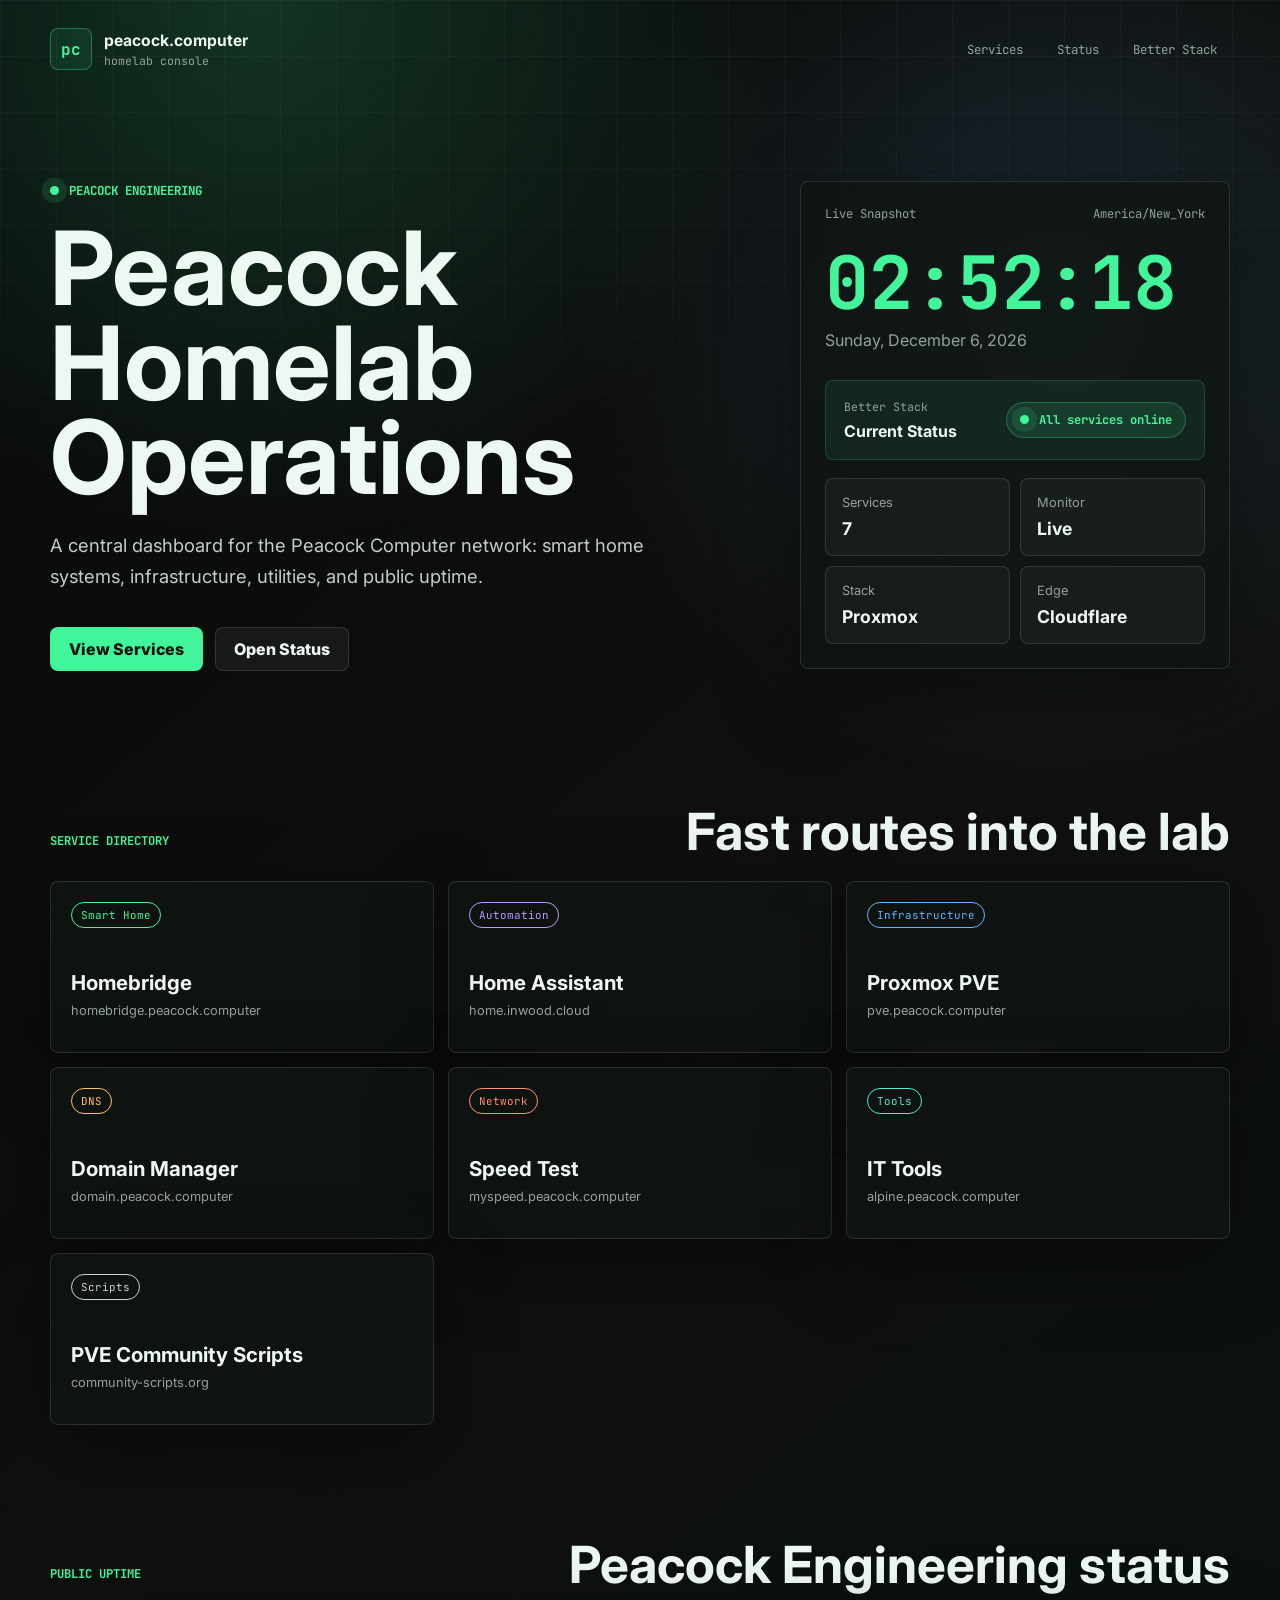
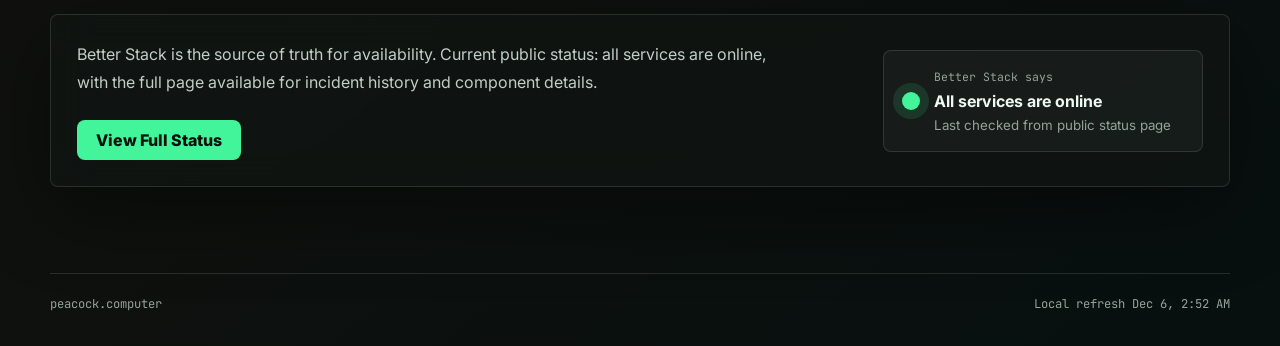
==== index.html @ f541caea "Create homelab landing page" ====
<!doctype html>
<html lang="en">
  <head>
    <meta charset="utf-8">
    <meta name="viewport" content="width=device-width, initial-scale=1">
    <meta name="description" content="Peacock Computer homelab landing page with live time and Better Stack status.">
    <title>Peacock Computer Homelab</title>
    <link rel="preconnect" href="https://fonts.googleapis.com">
    <link rel="preconnect" href="https://fonts.gstatic.com" crossorigin>
    <link href="https://fonts.googleapis.com/css2?family=Inter:wght@400;500;600;700;800&family=JetBrains+Mono:wght@400;600;700&display=swap" rel="stylesheet">
    <link rel="stylesheet" href="./styles.css">
  </head>
  <body>
    <div class="shell">
      <header class="site-header" aria-label="Primary">
        <a class="brand" href="https://peacock.computer" aria-label="Open peacock.computer">
          <span class="brand-mark">pc</span>
          <span>
            <strong>peacock.computer</strong>
            <small>homelab console</small>
          </span>
        </a>
        <nav class="nav-links" aria-label="Quick links">
          <a href="#services">Services</a>
          <a href="#status">Status</a>
          <a href="https://peacockengr.betteruptime.com/" target="_blank" rel="noreferrer">Better Stack</a>
        </nav>
      </header>

      <main>
        <section class="hero" aria-labelledby="hero-title">
          <div class="hero-copy">
            <div class="eyebrow">
              <span class="pulse"></span>
              Peacock Engineering
            </div>
            <h1 id="hero-title">Peacock Homelab Operations</h1>
            <p>
              A central dashboard for the Peacock Computer network: smart home
              systems, infrastructure, utilities, and public uptime.
            </p>
            <div class="actions">
              <a class="button primary" href="#services">View Services</a>
              <a class="button secondary" href="https://peacockengr.betteruptime.com/" target="_blank" rel="noreferrer">Open Status</a>
            </div>
          </div>

          <aside class="console-panel" aria-label="Live homelab summary">
            <div class="panel-topline">
              <span>Live Snapshot</span>
              <span id="tz-label">America/New_York</span>
            </div>
            <div class="clock" id="clock">--:--:--</div>
            <div class="date" id="date">Loading local date</div>
            <div class="status-card">
              <div>
                <span class="label">Better Stack</span>
                <strong>Current Status</strong>
              </div>
              <a class="status-pill" href="https://peacockengr.betteruptime.com/" target="_blank" rel="noreferrer">
                <span class="pulse"></span>
                All services online
              </a>
            </div>
            <div class="metric-grid" aria-label="Homelab metrics">
              <div>
                <span>Services</span>
                <strong>7</strong>
              </div>
              <div>
                <span>Monitor</span>
                <strong>Live</strong>
              </div>
              <div>
                <span>Stack</span>
                <strong>Proxmox</strong>
              </div>
              <div>
                <span>Edge</span>
                <strong>Cloudflare</strong>
              </div>
            </div>
          </aside>
        </section>

        <section class="section" id="services" aria-labelledby="services-title">
          <div class="section-heading">
            <span class="kicker">Service Directory</span>
            <h2 id="services-title">Fast routes into the lab</h2>
          </div>
          <div class="service-grid">
            <a class="service-card green" href="https://homebridge.peacock.computer">
              <span class="service-type">Smart Home</span>
              <strong>Homebridge</strong>
              <small>homebridge.peacock.computer</small>
            </a>
            <a class="service-card violet" href="https://home.inwood.cloud">
              <span class="service-type">Automation</span>
              <strong>Home Assistant</strong>
              <small>home.inwood.cloud</small>
            </a>
            <a class="service-card blue" href="https://pve.peacock.computer">
              <span class="service-type">Infrastructure</span>
              <strong>Proxmox PVE</strong>
              <small>pve.peacock.computer</small>
            </a>
            <a class="service-card amber" href="https://domain.peacock.computer">
              <span class="service-type">DNS</span>
              <strong>Domain Manager</strong>
              <small>domain.peacock.computer</small>
            </a>
            <a class="service-card coral" href="https://myspeed.peacock.computer">
              <span class="service-type">Network</span>
              <strong>Speed Test</strong>
              <small>myspeed.peacock.computer</small>
            </a>
            <a class="service-card teal" href="https://alpine.peacock.computer">
              <span class="service-type">Tools</span>
              <strong>IT Tools</strong>
              <small>alpine.peacock.computer</small>
            </a>
            <a class="service-card slate" href="https://community-scripts.org/" target="_blank" rel="noreferrer">
              <span class="service-type">Scripts</span>
              <strong>PVE Community Scripts</strong>
              <small>community-scripts.org</small>
            </a>
          </div>
        </section>

        <section class="status-section" id="status" aria-labelledby="status-title">
          <div class="section-heading">
            <span class="kicker">Public Uptime</span>
            <h2 id="status-title">Peacock Engineering status</h2>
          </div>
          <div class="status-layout">
            <div class="status-copy">
              <p>
                Better Stack is the source of truth for availability. Current
                public status: all services are online, with the full page
                available for incident history and component details.
              </p>
              <a class="button primary compact" href="https://peacockengr.betteruptime.com/" target="_blank" rel="noreferrer">View Full Status</a>
            </div>
            <div class="status-embed">
              <span class="big-status-dot"></span>
              <div>
                <span class="label">Better Stack says</span>
                <strong>All services are online</strong>
                <small>Last checked from public status page</small>
              </div>
            </div>
          </div>
        </section>
      </main>

      <footer>
        <span>peacock.computer</span>
        <span id="footer-time">Updated locally</span>
      </footer>
    </div>

    <script src="./script.js"></script>
  </body>
</html>
---- styles.css ----
:root {
  color-scheme: dark;
  --bg: #070908;
  --panel: #101513;
  --panel-strong: #161d1a;
  --text: #eef8f2;
  --muted: #94a39a;
  --soft: #5d6c63;
  --line: rgba(238, 248, 242, 0.12);
  --green: #42f59b;
  --blue: #62b7ff;
  --amber: #ffc45b;
  --violet: #b89cff;
  --coral: #ff916f;
  --teal: #54e6d2;
  --shadow: 0 24px 80px rgba(0, 0, 0, 0.42);
}

* {
  box-sizing: border-box;
}

html {
  scroll-behavior: smooth;
}

body {
  margin: 0;
  min-height: 100vh;
  background:
    radial-gradient(circle at 20% 0%, rgba(66, 245, 155, 0.18), transparent 34rem),
    radial-gradient(circle at 82% 16%, rgba(98, 183, 255, 0.15), transparent 30rem),
    linear-gradient(140deg, #070908 0%, #10110e 54%, #07100f 100%);
  color: var(--text);
  font-family: Inter, system-ui, sans-serif;
  overflow-x: hidden;
}

body::before {
  content: "";
  position: fixed;
  inset: 0;
  pointer-events: none;
  background-image:
    linear-gradient(rgba(238, 248, 242, 0.045) 1px, transparent 1px),
    linear-gradient(90deg, rgba(238, 248, 242, 0.045) 1px, transparent 1px);
  background-size: 56px 56px;
  mask-image: linear-gradient(to bottom, rgba(0, 0, 0, 0.8), transparent 80%);
}

a {
  color: inherit;
}

.shell {
  width: min(1180px, calc(100% - 40px));
  margin: 0 auto;
}

.site-header {
  display: flex;
  align-items: center;
  justify-content: space-between;
  gap: 20px;
  padding: 28px 0;
}

.brand {
  display: inline-flex;
  align-items: center;
  gap: 12px;
  text-decoration: none;
}

.brand-mark {
  display: grid;
  width: 42px;
  height: 42px;
  place-items: center;
  border: 1px solid rgba(66, 245, 155, 0.35);
  border-radius: 8px;
  background: rgba(66, 245, 155, 0.08);
  color: var(--green);
  font-family: "JetBrains Mono", monospace;
  font-weight: 700;
}

.brand strong,
.brand small {
  display: block;
}

.brand strong {
  font-size: 0.98rem;
}

.brand small,
.nav-links,
.eyebrow,
.kicker,
.label,
footer {
  font-family: "JetBrains Mono", monospace;
}

.brand small {
  color: var(--muted);
  font-size: 0.72rem;
  margin-top: 3px;
}

.nav-links {
  display: flex;
  gap: 8px;
  font-size: 0.78rem;
}

.nav-links a {
  border: 1px solid transparent;
  border-radius: 8px;
  color: var(--muted);
  padding: 9px 12px;
  text-decoration: none;
}

.nav-links a:hover {
  border-color: var(--line);
  background: rgba(255, 255, 255, 0.04);
  color: var(--text);
}

.hero {
  display: grid;
  grid-template-columns: minmax(0, 1fr) 430px;
  gap: 48px;
  align-items: center;
  min-height: 680px;
  padding: 54px 0 80px;
}

.eyebrow {
  display: inline-flex;
  align-items: center;
  gap: 10px;
  margin-bottom: 22px;
  color: var(--green);
  font-size: 0.78rem;
  font-weight: 700;
  text-transform: uppercase;
}

.pulse {
  width: 9px;
  height: 9px;
  border-radius: 50%;
  background: var(--green);
  box-shadow: 0 0 0 8px rgba(66, 245, 155, 0.12);
  animation: pulse 1.8s ease-in-out infinite;
}

@keyframes pulse {
  50% {
    opacity: 0.45;
    transform: scale(0.72);
  }
}

h1,
h2,
p {
  margin: 0;
}

h1 {
  max-width: 760px;
  font-size: clamp(3.2rem, 8vw, 6.8rem);
  line-height: 0.92;
  letter-spacing: 0;
}

.hero-copy p {
  max-width: 610px;
  margin-top: 26px;
  color: #c2cec7;
  font-size: 1.15rem;
  line-height: 1.7;
}

.hero-copy,
.console-panel,
.status-layout,
.status-copy {
  min-width: 0;
}

.actions {
  display: flex;
  flex-wrap: wrap;
  gap: 12px;
  margin-top: 34px;
}

.button {
  display: inline-flex;
  align-items: center;
  justify-content: center;
  min-height: 44px;
  border: 1px solid var(--line);
  border-radius: 8px;
  padding: 0 18px;
  font-weight: 800;
  text-decoration: none;
}

.button.primary {
  border-color: rgba(66, 245, 155, 0.3);
  background: var(--green);
  color: #07100b;
}

.button.secondary {
  background: rgba(255, 255, 255, 0.05);
}

.button.compact {
  min-height: 40px;
  margin-top: 24px;
}

.console-panel,
.status-layout,
.service-card {
  border: 1px solid var(--line);
  border-radius: 8px;
  background: rgba(16, 21, 19, 0.78);
  box-shadow: var(--shadow);
  backdrop-filter: blur(18px);
}

.console-panel {
  overflow: hidden;
  padding: 24px;
}

.panel-topline {
  display: flex;
  justify-content: space-between;
  gap: 18px;
  color: var(--muted);
  font-family: "JetBrains Mono", monospace;
  font-size: 0.76rem;
}

.clock {
  margin-top: 24px;
  color: var(--green);
  font-family: "JetBrains Mono", monospace;
  font-size: clamp(2.8rem, 6vw, 4.6rem);
  font-weight: 700;
  line-height: 1;
}

.date {
  margin-top: 10px;
  color: var(--muted);
  font-size: 1rem;
}

.status-card {
  display: flex;
  align-items: center;
  justify-content: space-between;
  gap: 18px;
  margin-top: 30px;
  padding: 18px;
  border: 1px solid rgba(66, 245, 155, 0.18);
  border-radius: 8px;
  background: rgba(66, 245, 155, 0.07);
}

.label {
  display: block;
  color: var(--muted);
  font-size: 0.72rem;
  margin-bottom: 7px;
}

.metric-grid {
  display: grid;
  grid-template-columns: repeat(2, 1fr);
  gap: 10px;
  margin-top: 18px;
}

.metric-grid div {
  padding: 16px;
  border: 1px solid var(--line);
  border-radius: 8px;
  background: rgba(255, 255, 255, 0.035);
}

.metric-grid span,
.service-card small {
  display: block;
  color: var(--muted);
  font-size: 0.8rem;
}

.metric-grid strong {
  display: block;
  margin-top: 8px;
  font-size: 1.1rem;
}

.section,
.status-section {
  padding: 28px 0 86px;
}

.section-heading {
  display: flex;
  align-items: end;
  justify-content: space-between;
  gap: 24px;
  margin-bottom: 24px;
}

.kicker {
  display: block;
  margin-bottom: 8px;
  color: var(--green);
  font-size: 0.76rem;
  font-weight: 700;
  text-transform: uppercase;
}

h2 {
  font-size: clamp(2rem, 4vw, 3.8rem);
  line-height: 1;
  letter-spacing: 0;
}

.service-grid {
  display: grid;
  grid-template-columns: repeat(3, 1fr);
  gap: 14px;
}

.service-card {
  min-height: 172px;
  padding: 20px;
  text-decoration: none;
  transition: transform 160ms ease, border-color 160ms ease, background 160ms ease;
}

.service-card:hover {
  transform: translateY(-3px);
  border-color: rgba(238, 248, 242, 0.28);
  background: rgba(22, 29, 26, 0.96);
}

.service-type {
  display: inline-flex;
  margin-bottom: 42px;
  border: 1px solid currentColor;
  border-radius: 999px;
  padding: 5px 9px;
  font-family: "JetBrains Mono", monospace;
  font-size: 0.68rem;
}

.service-card strong {
  display: block;
  margin-bottom: 8px;
  font-size: 1.28rem;
}

.green .service-type { color: var(--green); }
.violet .service-type { color: var(--violet); }
.blue .service-type { color: var(--blue); }
.amber .service-type { color: var(--amber); }
.coral .service-type { color: var(--coral); }
.teal .service-type { color: var(--teal); }
.slate .service-type { color: #c9d4cd; }

.status-pill {
  display: inline-flex;
  align-items: center;
  gap: 10px;
  min-height: 36px;
  border: 1px solid rgba(66, 245, 155, 0.28);
  border-radius: 999px;
  background: rgba(66, 245, 155, 0.1);
  color: var(--green);
  font-family: "JetBrains Mono", monospace;
  font-size: 0.76rem;
  font-weight: 700;
  padding: 0 13px;
  text-decoration: none;
  white-space: nowrap;
}

.status-layout {
  display: grid;
  grid-template-columns: minmax(0, 1fr) 320px;
  gap: 26px;
  align-items: center;
  padding: 26px;
}

.status-copy p {
  max-width: 720px;
  color: #c2cec7;
  line-height: 1.7;
}

.status-embed {
  display: flex;
  align-items: center;
  gap: 14px;
  min-height: 96px;
  border: 1px solid var(--line);
  border-radius: 8px;
  background: rgba(255, 255, 255, 0.04);
  padding: 18px;
}

.status-embed strong,
.status-embed small {
  display: block;
}

.status-embed small {
  margin-top: 6px;
  color: var(--muted);
}

.big-status-dot {
  width: 18px;
  height: 18px;
  border-radius: 50%;
  background: var(--green);
  box-shadow: 0 0 0 9px rgba(66, 245, 155, 0.12);
  flex: 0 0 auto;
}

footer {
  display: flex;
  justify-content: space-between;
  gap: 18px;
  border-top: 1px solid var(--line);
  padding: 22px 0 34px;
  color: var(--muted);
  font-size: 0.76rem;
}

@media (max-width: 920px) {
  .hero,
  .status-layout {
    grid-template-columns: 1fr;
  }

  .hero {
    min-height: auto;
    padding-top: 34px;
  }

  .service-grid {
    grid-template-columns: repeat(2, 1fr);
  }
}

@media (max-width: 640px) {
  .shell {
    width: calc(100vw - 28px);
    max-width: 1180px;
  }

  .site-header,
  .section-heading,
  footer {
    align-items: flex-start;
    flex-direction: column;
  }

  .nav-links {
    width: 100%;
    overflow-x: auto;
    padding-bottom: 4px;
  }

  h1 {
    max-width: 10ch;
    font-size: clamp(2.25rem, 10vw, 2.75rem);
    line-height: 1.02;
  }

  .hero-copy p {
    max-width: 34ch;
    font-size: 1rem;
  }

  .console-panel,
  .status-layout {
    width: 100%;
  }

  .status-card {
    align-items: flex-start;
    flex-direction: column;
  }

  .panel-topline {
    flex-wrap: wrap;
  }

  .status-pill {
    white-space: normal;
  }

  .service-grid,
  .metric-grid {
    grid-template-columns: 1fr;
  }
}
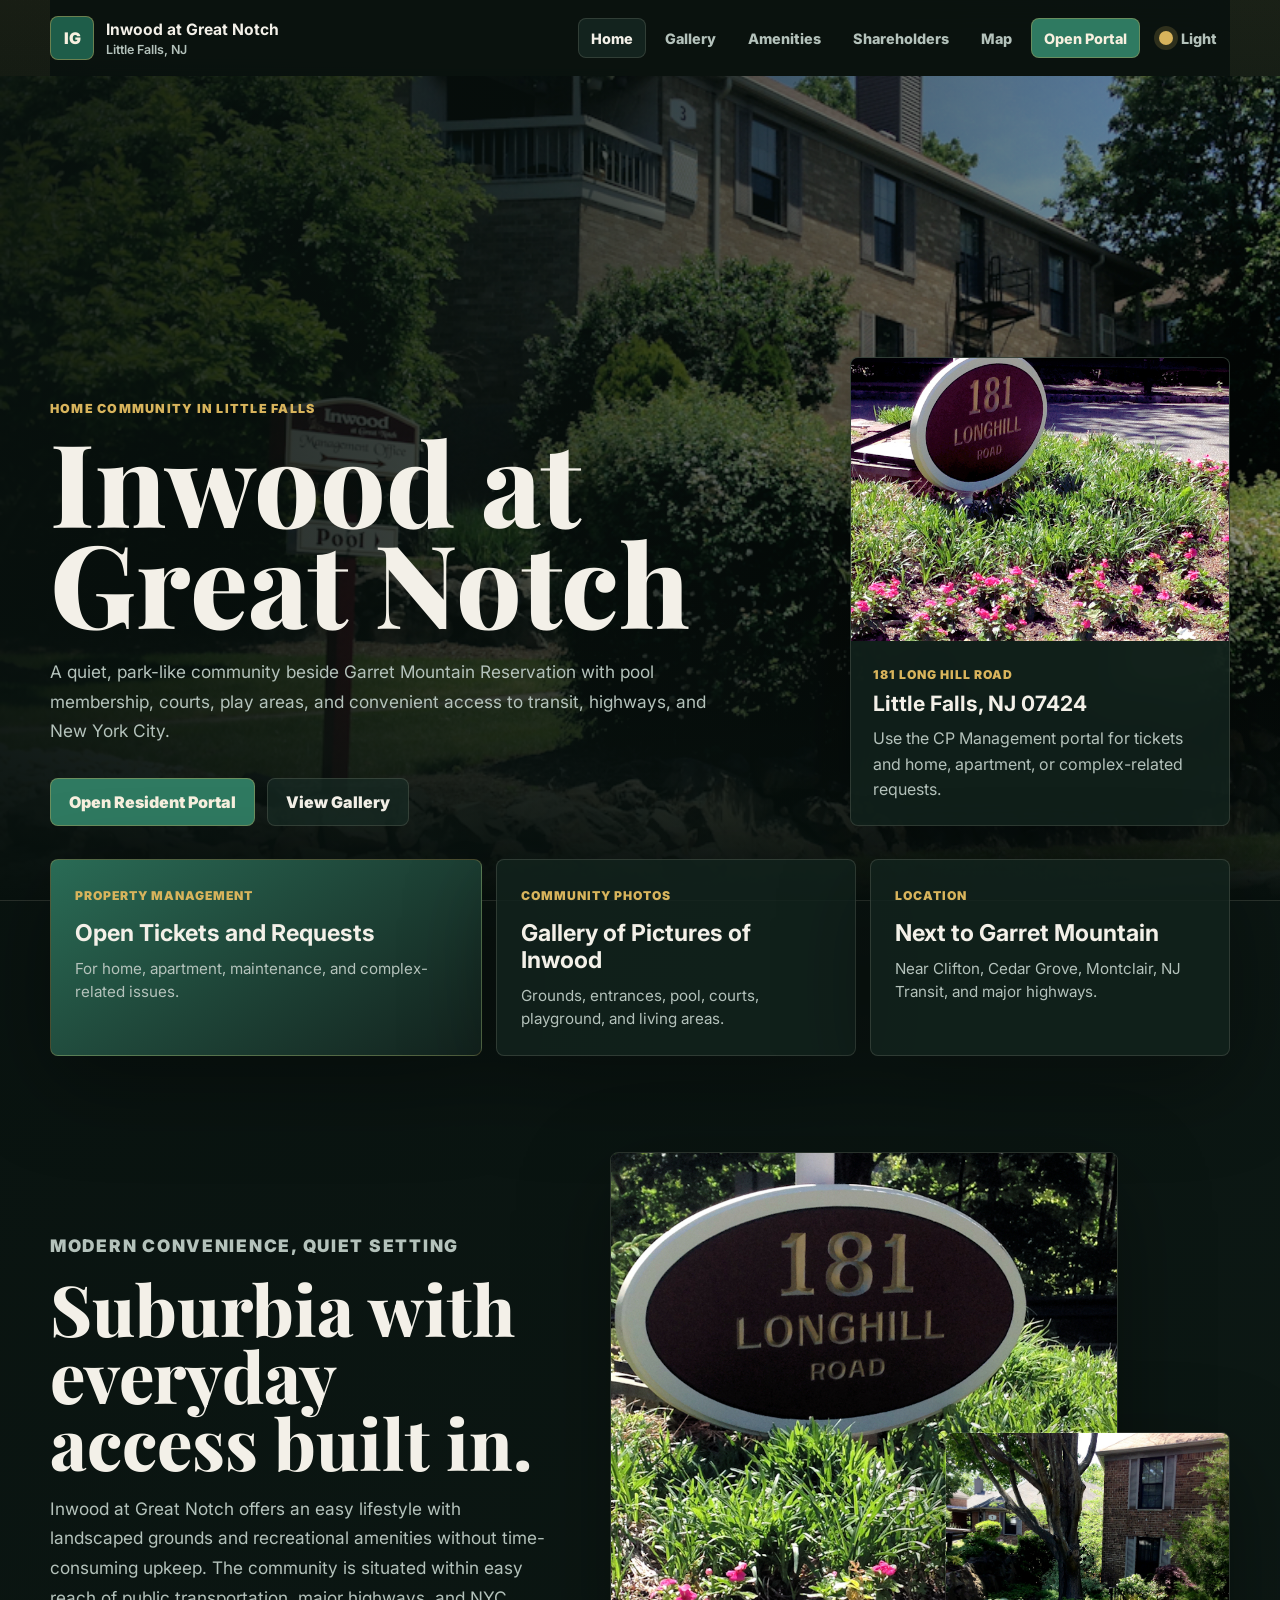
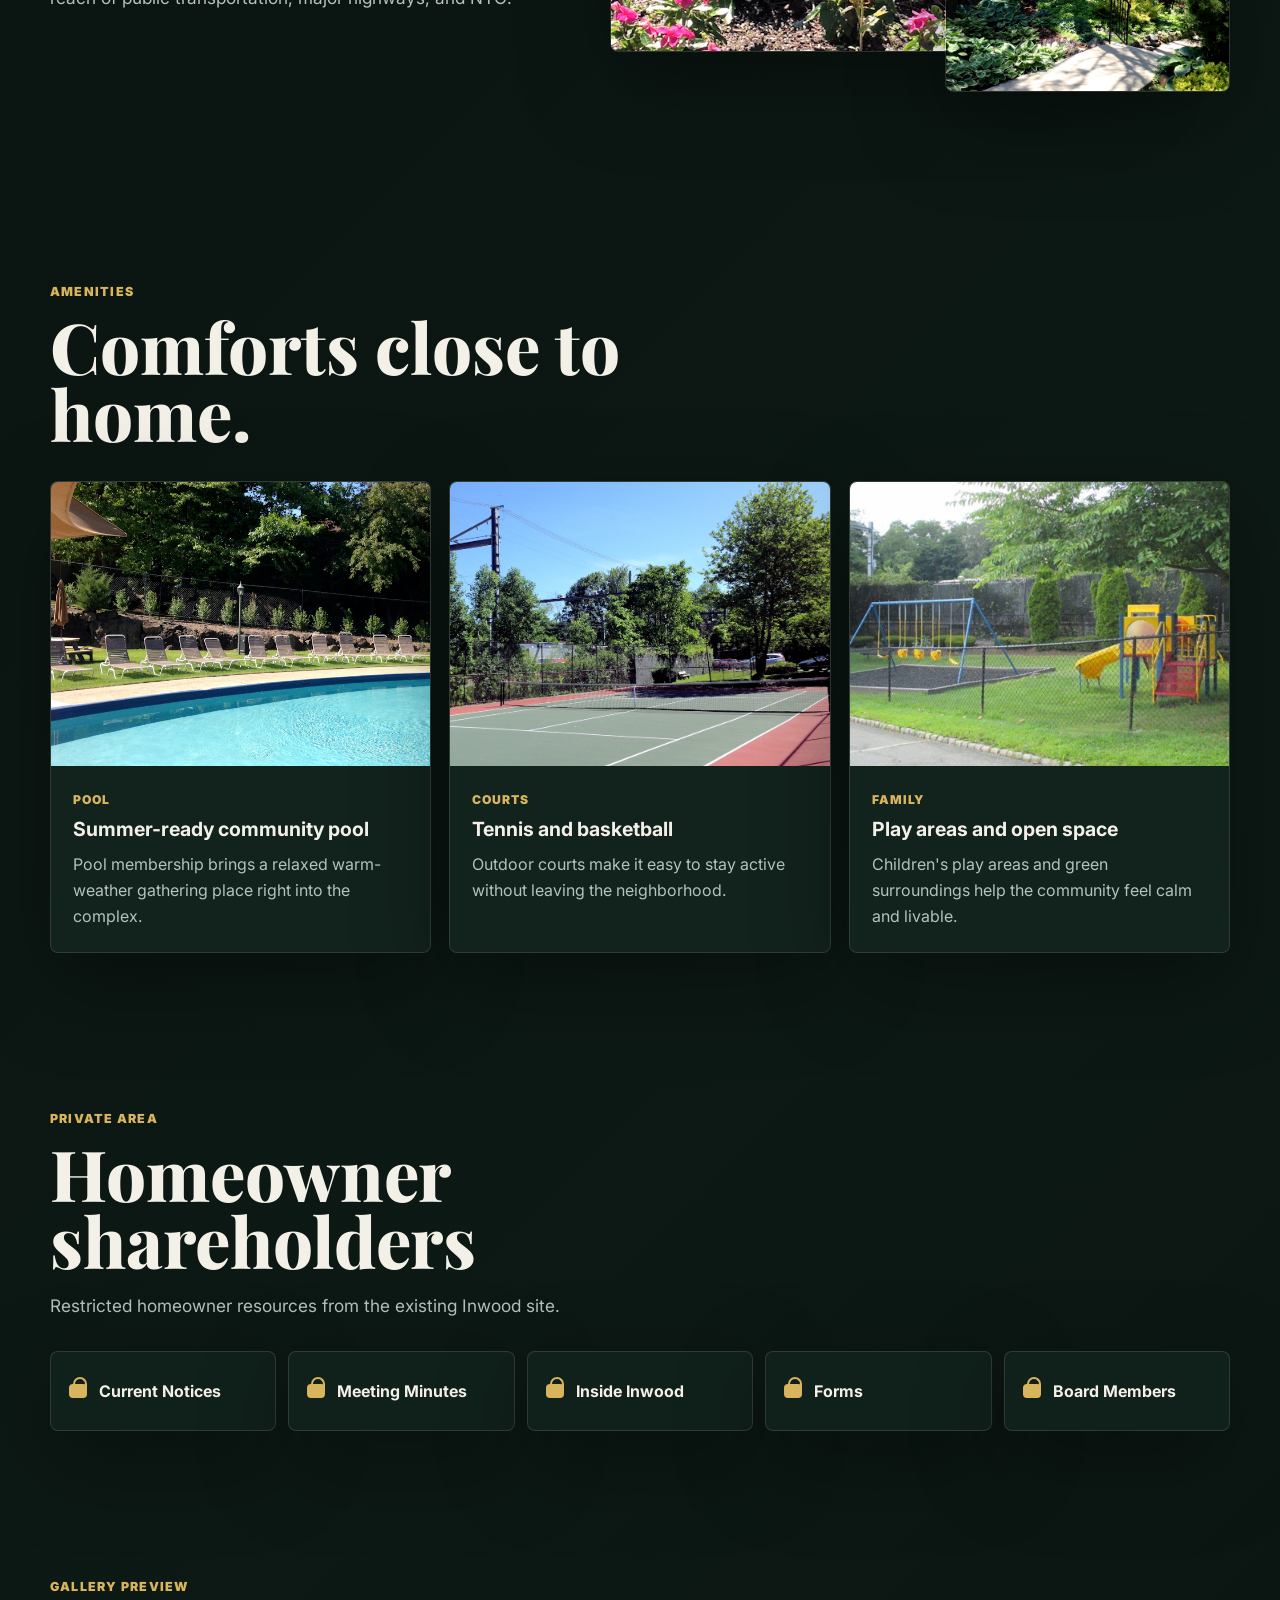
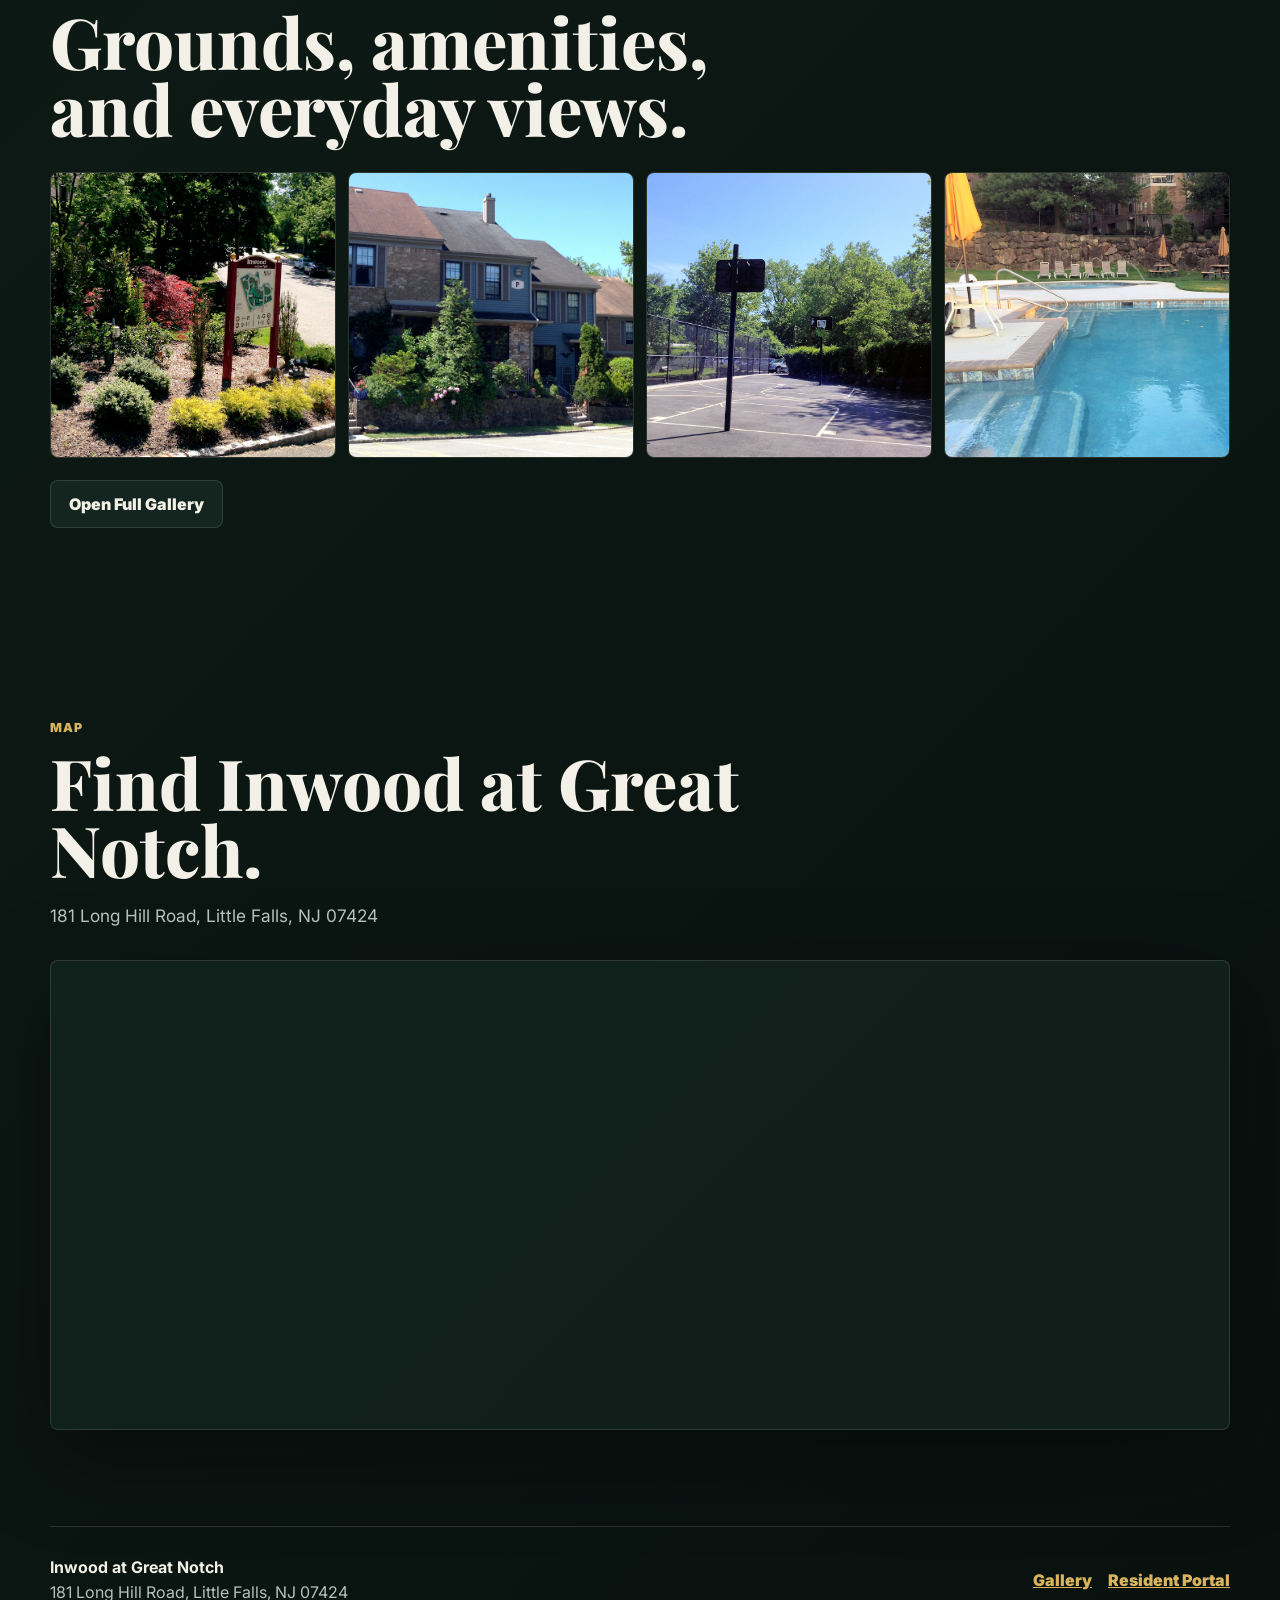
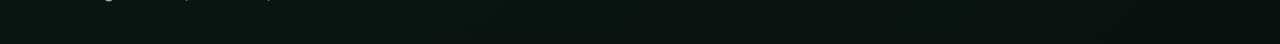
==== commit 7fb6be6a: "Modernize Inwood at Great Notch site" ====
--- a/index.html
+++ b/index.html
@@ -3,161 +3,211 @@
   <head>
     <meta charset="utf-8">
     <meta name="viewport" content="width=device-width, initial-scale=1">
-    <meta name="description" content="Peacock Computer homelab landing page with live time and Better Stack status.">
-    <title>Peacock Computer Homelab</title>
+    <meta name="description" content="Inwood at Great Notch, a home community in Little Falls, New Jersey.">
+    <title>Inwood at Great Notch | Little Falls, NJ</title>
     <link rel="preconnect" href="https://fonts.googleapis.com">
     <link rel="preconnect" href="https://fonts.gstatic.com" crossorigin>
-    <link href="https://fonts.googleapis.com/css2?family=Inter:wght@400;500;600;700;800&family=JetBrains+Mono:wght@400;600;700&display=swap" rel="stylesheet">
+    <link href="https://fonts.googleapis.com/css2?family=Inter:wght@400;500;600;700;800;900&family=Playfair+Display:wght@700;800&display=swap" rel="stylesheet">
     <link rel="stylesheet" href="./styles.css">
   </head>
   <body>
-    <div class="shell">
-      <header class="site-header" aria-label="Primary">
-        <a class="brand" href="https://peacock.computer" aria-label="Open peacock.computer">
-          <span class="brand-mark">pc</span>
-          <span>
-            <strong>peacock.computer</strong>
-            <small>homelab console</small>
-          </span>
+    <header class="site-header">
+      <a class="brand" href="./index.html" aria-label="Inwood at Great Notch home">
+        <span class="brand-mark">IG</span>
+        <span class="brand-copy">
+          <strong>Inwood at Great Notch</strong>
+          <small>Little Falls, NJ</small>
+        </span>
+      </a>
+
+      <button class="menu-toggle" type="button" aria-label="Open navigation" aria-expanded="false" data-menu-toggle>
+        <span></span>
+        <span></span>
+      </button>
+
+      <nav class="nav-links" aria-label="Primary navigation" data-nav>
+        <a href="./index.html" aria-current="page">Home</a>
+        <a href="./gallery.html">Gallery</a>
+        <a href="#amenities">Amenities</a>
+        <a href="#shareholders">Shareholders</a>
+        <a href="#location">Map</a>
+        <a class="nav-portal" href="https://portal.cp-management.com/public" target="_blank" rel="noreferrer">Open Portal</a>
+        <button class="theme-toggle" type="button" aria-label="Switch color mode" data-theme-toggle>
+          <span class="theme-icon" aria-hidden="true"></span>
+          <span data-theme-label>Light</span>
+        </button>
+      </nav>
+    </header>
+
+    <main>
+      <section class="hero">
+        <div class="hero-backdrop" aria-hidden="true">
+          <img src="./assets/gallery/inwood-grounds-2.jpg" alt="">
+        </div>
+        <div class="hero-inner">
+          <div class="hero-copy">
+            <p class="eyebrow">Home community in Little Falls</p>
+            <h1><span>Inwood at</span><span>Great Notch</span></h1>
+            <p>
+              A quiet, park-like community beside Garret Mountain Reservation with
+              pool membership, courts, play areas, and convenient access to transit,
+              highways, and New York City.
+            </p>
+            <div class="hero-actions">
+              <a class="button primary" href="https://portal.cp-management.com/public" target="_blank" rel="noreferrer">Open Resident Portal</a>
+              <a class="button ghost" href="./gallery.html">View Gallery</a>
+            </div>
+          </div>
+
+          <aside class="hero-card" aria-label="Inwood quick information">
+            <img src="./assets/gallery/inwood-entrance-2.jpg" alt="Inwood at Great Notch entrance sign">
+            <div class="hero-card-body">
+              <span>181 Long Hill Road</span>
+              <strong>Little Falls, NJ 07424</strong>
+              <p>Use the CP Management portal for tickets and home, apartment, or complex-related requests.</p>
+            </div>
+          </aside>
+        </div>
+      </section>
+
+      <section class="action-strip" aria-label="Important resident links">
+        <a class="action-card featured" href="https://portal.cp-management.com/public" target="_blank" rel="noreferrer">
+          <span>Property Management</span>
+          <strong>Open Tickets and Requests</strong>
+          <small>For home, apartment, maintenance, and complex-related issues.</small>
         </a>
-        <nav class="nav-links" aria-label="Quick links">
-          <a href="#services">Services</a>
-          <a href="#status">Status</a>
-          <a href="https://peacockengr.betteruptime.com/" target="_blank" rel="noreferrer">Better Stack</a>
-        </nav>
-      </header>
-
-      <main>
-        <section class="hero" aria-labelledby="hero-title">
-          <div class="hero-copy">
-            <div class="eyebrow">
-              <span class="pulse"></span>
-              Peacock Engineering
-            </div>
-            <h1 id="hero-title">Peacock Homelab Operations</h1>
-            <p>
-              A central dashboard for the Peacock Computer network: smart home
-              systems, infrastructure, utilities, and public uptime.
-            </p>
-            <div class="actions">
-              <a class="button primary" href="#services">View Services</a>
-              <a class="button secondary" href="https://peacockengr.betteruptime.com/" target="_blank" rel="noreferrer">Open Status</a>
-            </div>
-          </div>
-
-          <aside class="console-panel" aria-label="Live homelab summary">
-            <div class="panel-topline">
-              <span>Live Snapshot</span>
-              <span id="tz-label">America/New_York</span>
-            </div>
-            <div class="clock" id="clock">--:--:--</div>
-            <div class="date" id="date">Loading local date</div>
-            <div class="status-card">
-              <div>
-                <span class="label">Better Stack</span>
-                <strong>Current Status</strong>
-              </div>
-              <a class="status-pill" href="https://peacockengr.betteruptime.com/" target="_blank" rel="noreferrer">
-                <span class="pulse"></span>
-                All services online
-              </a>
-            </div>
-            <div class="metric-grid" aria-label="Homelab metrics">
-              <div>
-                <span>Services</span>
-                <strong>7</strong>
-              </div>
-              <div>
-                <span>Monitor</span>
-                <strong>Live</strong>
-              </div>
-              <div>
-                <span>Stack</span>
-                <strong>Proxmox</strong>
-              </div>
-              <div>
-                <span>Edge</span>
-                <strong>Cloudflare</strong>
-              </div>
-            </div>
-          </aside>
-        </section>
-
-        <section class="section" id="services" aria-labelledby="services-title">
-          <div class="section-heading">
-            <span class="kicker">Service Directory</span>
-            <h2 id="services-title">Fast routes into the lab</h2>
-          </div>
-          <div class="service-grid">
-            <a class="service-card green" href="https://homebridge.peacock.computer">
-              <span class="service-type">Smart Home</span>
-              <strong>Homebridge</strong>
-              <small>homebridge.peacock.computer</small>
-            </a>
-            <a class="service-card violet" href="https://home.inwood.cloud">
-              <span class="service-type">Automation</span>
-              <strong>Home Assistant</strong>
-              <small>home.inwood.cloud</small>
-            </a>
-            <a class="service-card blue" href="https://pve.peacock.computer">
-              <span class="service-type">Infrastructure</span>
-              <strong>Proxmox PVE</strong>
-              <small>pve.peacock.computer</small>
-            </a>
-            <a class="service-card amber" href="https://domain.peacock.computer">
-              <span class="service-type">DNS</span>
-              <strong>Domain Manager</strong>
-              <small>domain.peacock.computer</small>
-            </a>
-            <a class="service-card coral" href="https://myspeed.peacock.computer">
-              <span class="service-type">Network</span>
-              <strong>Speed Test</strong>
-              <small>myspeed.peacock.computer</small>
-            </a>
-            <a class="service-card teal" href="https://alpine.peacock.computer">
-              <span class="service-type">Tools</span>
-              <strong>IT Tools</strong>
-              <small>alpine.peacock.computer</small>
-            </a>
-            <a class="service-card slate" href="https://community-scripts.org/" target="_blank" rel="noreferrer">
-              <span class="service-type">Scripts</span>
-              <strong>PVE Community Scripts</strong>
-              <small>community-scripts.org</small>
-            </a>
-          </div>
-        </section>
-
-        <section class="status-section" id="status" aria-labelledby="status-title">
-          <div class="section-heading">
-            <span class="kicker">Public Uptime</span>
-            <h2 id="status-title">Peacock Engineering status</h2>
-          </div>
-          <div class="status-layout">
-            <div class="status-copy">
-              <p>
-                Better Stack is the source of truth for availability. Current
-                public status: all services are online, with the full page
-                available for incident history and component details.
-              </p>
-              <a class="button primary compact" href="https://peacockengr.betteruptime.com/" target="_blank" rel="noreferrer">View Full Status</a>
-            </div>
-            <div class="status-embed">
-              <span class="big-status-dot"></span>
-              <div>
-                <span class="label">Better Stack says</span>
-                <strong>All services are online</strong>
-                <small>Last checked from public status page</small>
-              </div>
-            </div>
-          </div>
-        </section>
-      </main>
-
-      <footer>
-        <span>peacock.computer</span>
-        <span id="footer-time">Updated locally</span>
-      </footer>
-    </div>
+        <a class="action-card" href="./gallery.html">
+          <span>Community Photos</span>
+          <strong>Gallery of Pictures of Inwood</strong>
+          <small>Grounds, entrances, pool, courts, playground, and living areas.</small>
+        </a>
+        <div class="action-card">
+          <span>Location</span>
+          <strong>Next to Garret Mountain</strong>
+          <small>Near Clifton, Cedar Grove, Montclair, NJ Transit, and major highways.</small>
+        </div>
+      </section>
+
+      <section class="section intro-section">
+        <div class="section-copy">
+          <p class="eyebrow">Modern Convenience, Quiet Setting</p>
+          <h2>Suburbia with everyday access built in.</h2>
+          <p>
+            Inwood at Great Notch offers an easy lifestyle with landscaped grounds
+            and recreational amenities without time-consuming upkeep. The community is
+            situated within easy reach of public transportation, major highways, and NYC.
+          </p>
+        </div>
+        <div class="image-stack" aria-label="Community scenery">
+          <img class="image-stack-large" src="./assets/gallery/address.jpg" alt="181 Long Hill Road sign at Inwood">
+          <img class="image-stack-small" src="./assets/gallery/inwood-grounds.jpg" alt="Landscaped grounds at Inwood">
+        </div>
+      </section>
+
+      <section class="section" id="amenities">
+        <div class="section-heading">
+          <p class="eyebrow">Amenities</p>
+          <h2>Comforts close to home.</h2>
+        </div>
+        <div class="amenity-grid">
+          <article class="amenity-card">
+            <img src="./assets/gallery/pool-3.jpg" alt="Pool at Inwood">
+            <div>
+              <span>Pool</span>
+              <h3>Summer-ready community pool</h3>
+              <p>Pool membership brings a relaxed warm-weather gathering place right into the complex.</p>
+            </div>
+          </article>
+          <article class="amenity-card">
+            <img src="./assets/gallery/tennis.jpg" alt="Tennis courts at Inwood">
+            <div>
+              <span>Courts</span>
+              <h3>Tennis and basketball</h3>
+              <p>Outdoor courts make it easy to stay active without leaving the neighborhood.</p>
+            </div>
+          </article>
+          <article class="amenity-card">
+            <img src="./assets/gallery/playground-inwood.jpg" alt="Playground at Inwood">
+            <div>
+              <span>Family</span>
+              <h3>Play areas and open space</h3>
+              <p>Children's play areas and green surroundings help the community feel calm and livable.</p>
+            </div>
+          </article>
+        </div>
+      </section>
+
+      <section class="section shareholders-section" id="shareholders">
+        <div class="section-heading">
+          <p class="eyebrow">Private Area</p>
+          <h2>Homeowner shareholders</h2>
+          <p>Restricted homeowner resources from the existing Inwood site.</p>
+        </div>
+        <div class="shareholder-grid">
+          <a class="shareholder-card" href="http://www.inwoodatgreatnotch.com/shareHolders/notices.shtml">
+            <span class="lock-icon" aria-hidden="true"></span>
+            <strong>Current Notices</strong>
+          </a>
+          <a class="shareholder-card" href="http://www.inwoodatgreatnotch.com/shareHolders/minutes.shtml">
+            <span class="lock-icon" aria-hidden="true"></span>
+            <strong>Meeting Minutes</strong>
+          </a>
+          <a class="shareholder-card" href="http://www.inwoodatgreatnotch.com/shareHolders/inside.shtml">
+            <span class="lock-icon" aria-hidden="true"></span>
+            <strong>Inside Inwood</strong>
+          </a>
+          <a class="shareholder-card" href="http://www.inwoodatgreatnotch.com/shareHolders/forms.shtml">
+            <span class="lock-icon" aria-hidden="true"></span>
+            <strong>Forms</strong>
+          </a>
+          <a class="shareholder-card" href="http://www.inwoodatgreatnotch.com/boardMembers/boardMembers.shtml">
+            <span class="lock-icon" aria-hidden="true"></span>
+            <strong>Board Members</strong>
+          </a>
+        </div>
+      </section>
+
+      <section class="section photo-preview">
+        <div class="section-heading">
+          <p class="eyebrow">Gallery Preview</p>
+          <h2>Grounds, amenities, and everyday views.</h2>
+        </div>
+        <div class="preview-grid">
+          <img src="./assets/gallery/inwood-entrance-3.jpg" alt="Inwood entrance">
+          <img src="./assets/gallery/living-at-inwood.jpg" alt="Living at Inwood">
+          <img src="./assets/gallery/basketball.jpg" alt="Basketball court at Inwood">
+          <img src="./assets/gallery/pool.jpg" alt="Pool at Inwood">
+        </div>
+        <a class="button ghost centered" href="./gallery.html">Open Full Gallery</a>
+      </section>
+
+      <section class="section location-section" id="location">
+        <div class="section-heading">
+          <p class="eyebrow">Map</p>
+          <h2>Find Inwood at Great Notch.</h2>
+          <p>181 Long Hill Road, Little Falls, NJ 07424</p>
+        </div>
+        <div class="map-panel">
+          <iframe
+            title="Map to Inwood at Great Notch"
+            src="https://www.google.com/maps?q=181%20Long%20Hill%20Road%2C%20Little%20Falls%2C%20NJ%2007424&output=embed"
+            loading="lazy"
+            referrerpolicy="no-referrer-when-downgrade">
+          </iframe>
+        </div>
+      </section>
+    </main>
+
+    <footer class="site-footer">
+      <div>
+        <strong>Inwood at Great Notch</strong>
+        <span>181 Long Hill Road, Little Falls, NJ 07424</span>
+      </div>
+      <div class="footer-links">
+        <a href="./gallery.html">Gallery</a>
+        <a href="https://portal.cp-management.com/public" target="_blank" rel="noreferrer">Resident Portal</a>
+      </div>
+    </footer>
 
     <script src="./script.js"></script>
   </body>
--- a/styles.css
+++ b/styles.css
@@ -1,19 +1,39 @@
 :root {
   color-scheme: dark;
-  --bg: #070908;
-  --panel: #101513;
-  --panel-strong: #161d1a;
-  --text: #eef8f2;
-  --muted: #94a39a;
-  --soft: #5d6c63;
-  --line: rgba(238, 248, 242, 0.12);
-  --green: #42f59b;
-  --blue: #62b7ff;
-  --amber: #ffc45b;
-  --violet: #b89cff;
-  --coral: #ff916f;
-  --teal: #54e6d2;
-  --shadow: 0 24px 80px rgba(0, 0, 0, 0.42);
+  --bg: #08110e;
+  --bg-soft: #0d1915;
+  --surface: rgba(18, 34, 29, 0.86);
+  --surface-solid: #12221d;
+  --surface-raised: #182b25;
+  --text: #f3f0e8;
+  --muted: #b4c2bb;
+  --subtle: #7f928a;
+  --line: rgba(234, 225, 207, 0.14);
+  --forest: #2f7a61;
+  --forest-strong: #1e5d49;
+  --clay: #d0784d;
+  --gold: #d8b45c;
+  --cream: #f8f0df;
+  --shadow: 0 28px 90px rgba(0, 0, 0, 0.36);
+}
+
+body.light {
+  color-scheme: light;
+  --bg: #f7f1e6;
+  --bg-soft: #efe7d8;
+  --surface: rgba(255, 252, 246, 0.9);
+  --surface-solid: #fffaf1;
+  --surface-raised: #ffffff;
+  --text: #17231f;
+  --muted: #5f6f68;
+  --subtle: #7a887f;
+  --line: rgba(31, 57, 49, 0.14);
+  --forest: #21674f;
+  --forest-strong: #174a39;
+  --clay: #aa5838;
+  --gold: #a77b21;
+  --cream: #fff8e9;
+  --shadow: 0 24px 70px rgba(31, 45, 39, 0.14);
 }
 
 * {
@@ -27,62 +47,65 @@
 body {
   margin: 0;
   min-height: 100vh;
+  overflow-x: hidden;
   background:
-    radial-gradient(circle at 20% 0%, rgba(66, 245, 155, 0.18), transparent 34rem),
-    radial-gradient(circle at 82% 16%, rgba(98, 183, 255, 0.15), transparent 30rem),
-    linear-gradient(140deg, #070908 0%, #10110e 54%, #07100f 100%);
+    linear-gradient(180deg, rgba(216, 180, 92, 0.08), transparent 380px),
+    linear-gradient(135deg, var(--bg) 0%, var(--bg-soft) 56%, var(--bg) 100%);
   color: var(--text);
   font-family: Inter, system-ui, sans-serif;
-  overflow-x: hidden;
-}
-
-body::before {
-  content: "";
-  position: fixed;
-  inset: 0;
-  pointer-events: none;
-  background-image:
-    linear-gradient(rgba(238, 248, 242, 0.045) 1px, transparent 1px),
-    linear-gradient(90deg, rgba(238, 248, 242, 0.045) 1px, transparent 1px);
-  background-size: 56px 56px;
-  mask-image: linear-gradient(to bottom, rgba(0, 0, 0, 0.8), transparent 80%);
+}
+
+body.nav-open {
+  overflow: hidden;
+}
+
+img {
+  display: block;
+  max-width: 100%;
 }
 
 a {
   color: inherit;
 }
 
-.shell {
-  width: min(1180px, calc(100% - 40px));
-  margin: 0 auto;
-}
-
 .site-header {
+  position: sticky;
+  top: 0;
+  z-index: 30;
   display: flex;
   align-items: center;
   justify-content: space-between;
   gap: 20px;
-  padding: 28px 0;
+  width: min(1180px, calc(100vw - 36px));
+  margin: 0 auto;
+  padding: 16px 0;
+  background: color-mix(in srgb, var(--bg) 82%, transparent);
+  backdrop-filter: blur(18px);
 }
 
 .brand {
   display: inline-flex;
   align-items: center;
+  min-width: 0;
   gap: 12px;
   text-decoration: none;
 }
 
 .brand-mark {
   display: grid;
-  width: 42px;
-  height: 42px;
+  flex: 0 0 auto;
+  width: 44px;
+  height: 44px;
   place-items: center;
-  border: 1px solid rgba(66, 245, 155, 0.35);
-  border-radius: 8px;
-  background: rgba(66, 245, 155, 0.08);
-  color: var(--green);
-  font-family: "JetBrains Mono", monospace;
-  font-weight: 700;
+  border: 1px solid color-mix(in srgb, var(--gold) 42%, transparent);
+  border-radius: 8px;
+  background: var(--forest-strong);
+  color: var(--cream);
+  font-weight: 900;
+}
+
+.brand-copy {
+  min-width: 0;
 }
 
 .brand strong,
@@ -92,434 +115,814 @@
 
 .brand strong {
   font-size: 0.98rem;
-}
-
-.brand small,
-.nav-links,
-.eyebrow,
-.kicker,
-.label,
-footer {
-  font-family: "JetBrains Mono", monospace;
+  letter-spacing: 0;
 }
 
 .brand small {
+  margin-top: 3px;
   color: var(--muted);
-  font-size: 0.72rem;
-  margin-top: 3px;
+  font-size: 0.78rem;
+  font-weight: 600;
 }
 
 .nav-links {
   display: flex;
-  gap: 8px;
-  font-size: 0.78rem;
-}
-
-.nav-links a {
-  border: 1px solid transparent;
-  border-radius: 8px;
-  color: var(--muted);
-  padding: 9px 12px;
-  text-decoration: none;
-}
-
-.nav-links a:hover {
-  border-color: var(--line);
-  background: rgba(255, 255, 255, 0.04);
-  color: var(--text);
-}
-
-.hero {
-  display: grid;
-  grid-template-columns: minmax(0, 1fr) 430px;
-  gap: 48px;
   align-items: center;
-  min-height: 680px;
-  padding: 54px 0 80px;
-}
-
-.eyebrow {
+  gap: 6px;
+  font-size: 0.9rem;
+  font-weight: 800;
+}
+
+.nav-links a,
+.theme-toggle {
   display: inline-flex;
   align-items: center;
-  gap: 10px;
-  margin-bottom: 22px;
-  color: var(--green);
+  justify-content: center;
+  gap: 8px;
+  min-height: 40px;
+  border: 1px solid transparent;
+  border-radius: 8px;
+  color: var(--muted);
+  padding: 0 12px;
+  text-decoration: none;
+}
+
+.nav-links a:hover,
+.nav-links a[aria-current="page"],
+.theme-toggle:hover {
+  border-color: var(--line);
+  background: color-mix(in srgb, var(--surface-raised) 74%, transparent);
+  color: var(--text);
+}
+
+.nav-portal {
+  border-color: color-mix(in srgb, var(--gold) 34%, transparent) !important;
+  background: var(--forest) !important;
+  color: var(--cream) !important;
+}
+
+.theme-toggle {
+  background: transparent;
+  font: inherit;
+  cursor: pointer;
+}
+
+.theme-icon {
+  width: 14px;
+  height: 14px;
+  border-radius: 50%;
+  background: var(--gold);
+  box-shadow: 0 0 0 5px color-mix(in srgb, var(--gold) 18%, transparent);
+}
+
+.menu-toggle {
+  display: none;
+  flex: 0 0 auto;
+  width: 42px;
+  height: 42px;
+  border: 1px solid var(--line);
+  border-radius: 8px;
+  background: var(--surface-solid);
+  cursor: pointer;
+}
+
+.menu-toggle span {
+  display: block;
+  width: 18px;
+  height: 2px;
+  margin: 5px auto;
+  background: var(--text);
+}
+
+.hero {
+  position: relative;
+  min-height: calc(100vh - 76px);
+  overflow: hidden;
+  border-bottom: 1px solid var(--line);
+}
+
+.hero-backdrop {
+  position: absolute;
+  inset: 0;
+  z-index: -2;
+}
+
+.hero-backdrop::after {
+  content: "";
+  position: absolute;
+  inset: 0;
+  background:
+    linear-gradient(90deg, color-mix(in srgb, var(--bg) 92%, transparent) 0%, color-mix(in srgb, var(--bg) 72%, transparent) 46%, color-mix(in srgb, var(--bg) 34%, transparent) 100%),
+    linear-gradient(0deg, var(--bg) 0%, transparent 36%);
+}
+
+.hero-backdrop img {
+  width: 100%;
+  height: 100%;
+  object-fit: cover;
+  filter: saturate(0.9) contrast(1.08);
+}
+
+.hero-inner,
+.action-strip,
+.section,
+.gallery-hero,
+.gallery-tools,
+.photo-grid,
+.site-footer {
+  width: min(1180px, calc(100vw - 36px));
+  margin: 0 auto;
+}
+
+.hero-inner {
+  display: grid;
+  grid-template-columns: minmax(0, 1fr) 380px;
+  gap: 42px;
+  align-items: end;
+  min-height: calc(100vh - 76px);
+  padding: 86px 0 74px;
+}
+
+.hero-copy {
+  max-width: 790px;
+}
+
+.eyebrow {
+  margin: 0 0 14px;
+  color: var(--gold);
   font-size: 0.78rem;
-  font-weight: 700;
+  font-weight: 900;
+  letter-spacing: 0.1em;
   text-transform: uppercase;
-}
-
-.pulse {
-  width: 9px;
-  height: 9px;
-  border-radius: 50%;
-  background: var(--green);
-  box-shadow: 0 0 0 8px rgba(66, 245, 155, 0.12);
-  animation: pulse 1.8s ease-in-out infinite;
-}
-
-@keyframes pulse {
-  50% {
-    opacity: 0.45;
-    transform: scale(0.72);
-  }
 }
 
 h1,
 h2,
+h3,
 p {
   margin: 0;
 }
 
+h1,
+h2 {
+  font-family: "Playfair Display", Georgia, serif;
+  font-weight: 800;
+  letter-spacing: 0;
+}
+
 h1 {
-  max-width: 760px;
-  font-size: clamp(3.2rem, 8vw, 6.8rem);
-  line-height: 0.92;
-  letter-spacing: 0;
-}
-
-.hero-copy p {
-  max-width: 610px;
-  margin-top: 26px;
-  color: #c2cec7;
-  font-size: 1.15rem;
-  line-height: 1.7;
-}
-
-.hero-copy,
-.console-panel,
-.status-layout,
-.status-copy {
-  min-width: 0;
-}
-
-.actions {
+  max-width: 800px;
+  font-size: clamp(4rem, 9vw, 8.4rem);
+  line-height: 0.88;
+}
+
+h1 span {
+  display: block;
+}
+
+h2 {
+  font-size: clamp(2.3rem, 5.5vw, 5rem);
+  line-height: 0.95;
+}
+
+h3 {
+  font-size: 1.22rem;
+  line-height: 1.22;
+}
+
+.hero-copy > p:not(.eyebrow),
+.section-copy > p,
+.section-heading > p:not(.eyebrow),
+.gallery-hero p {
+  color: var(--muted);
+  font-size: 1.08rem;
+  line-height: 1.72;
+}
+
+.hero-copy > p:not(.eyebrow) {
+  max-width: 670px;
+  margin-top: 24px;
+}
+
+.hero-actions {
   display: flex;
   flex-wrap: wrap;
   gap: 12px;
-  margin-top: 34px;
+  margin-top: 32px;
 }
 
 .button {
   display: inline-flex;
   align-items: center;
   justify-content: center;
-  min-height: 44px;
+  min-height: 48px;
   border: 1px solid var(--line);
   border-radius: 8px;
   padding: 0 18px;
-  font-weight: 800;
+  font-weight: 900;
   text-decoration: none;
 }
 
 .button.primary {
-  border-color: rgba(66, 245, 155, 0.3);
-  background: var(--green);
-  color: #07100b;
-}
-
-.button.secondary {
-  background: rgba(255, 255, 255, 0.05);
-}
-
-.button.compact {
-  min-height: 40px;
-  margin-top: 24px;
-}
-
-.console-panel,
-.status-layout,
-.service-card {
+  border-color: color-mix(in srgb, var(--gold) 36%, transparent);
+  background: var(--forest);
+  color: var(--cream);
+}
+
+.button.ghost {
+  background: color-mix(in srgb, var(--surface-raised) 72%, transparent);
+  color: var(--text);
+}
+
+.hero-card,
+.action-card,
+.amenity-card,
+.shareholder-card,
+.map-panel,
+.lightbox figure {
   border: 1px solid var(--line);
   border-radius: 8px;
-  background: rgba(16, 21, 19, 0.78);
+  background: var(--surface);
   box-shadow: var(--shadow);
-  backdrop-filter: blur(18px);
-}
-
-.console-panel {
+}
+
+.hero-card {
   overflow: hidden;
-  padding: 24px;
-}
-
-.panel-topline {
-  display: flex;
-  justify-content: space-between;
-  gap: 18px;
-  color: var(--muted);
-  font-family: "JetBrains Mono", monospace;
+  backdrop-filter: blur(20px);
+}
+
+.hero-card img {
+  width: 100%;
+  aspect-ratio: 4 / 3;
+  object-fit: cover;
+}
+
+.hero-card-body {
+  padding: 22px;
+}
+
+.hero-card-body span,
+.action-card span,
+.amenity-card span {
+  color: var(--gold);
   font-size: 0.76rem;
-}
-
-.clock {
-  margin-top: 24px;
-  color: var(--green);
-  font-family: "JetBrains Mono", monospace;
-  font-size: clamp(2.8rem, 6vw, 4.6rem);
-  font-weight: 700;
-  line-height: 1;
-}
-
-.date {
+  font-weight: 900;
+  letter-spacing: 0.08em;
+  text-transform: uppercase;
+}
+
+.hero-card-body strong {
+  display: block;
+  margin-top: 8px;
+  font-size: 1.32rem;
+}
+
+.hero-card-body p {
   margin-top: 10px;
   color: var(--muted);
-  font-size: 1rem;
-}
-
-.status-card {
+  line-height: 1.6;
+}
+
+.action-strip {
+  display: grid;
+  grid-template-columns: 1.2fr 1fr 1fr;
+  gap: 14px;
+  margin-top: -42px;
+  position: relative;
+  z-index: 5;
+}
+
+.action-card {
+  display: block;
+  min-height: 178px;
+  padding: 24px;
+  text-decoration: none;
+}
+
+.action-card.featured {
+  background:
+    linear-gradient(145deg, color-mix(in srgb, var(--forest) 88%, black), var(--surface-solid));
+  border-color: color-mix(in srgb, var(--gold) 28%, transparent);
+}
+
+.action-card strong {
+  display: block;
+  margin-top: 16px;
+  font-size: 1.45rem;
+  line-height: 1.16;
+}
+
+.action-card small {
+  display: block;
+  margin-top: 10px;
+  color: var(--muted);
+  font-size: 0.95rem;
+  line-height: 1.55;
+}
+
+.section {
+  padding: 96px 0;
+}
+
+.intro-section {
+  display: grid;
+  grid-template-columns: minmax(0, 0.9fr) minmax(360px, 1.1fr);
+  gap: 52px;
+  align-items: center;
+}
+
+.section-copy,
+.section-heading {
+  max-width: 760px;
+}
+
+.section-copy > p:not(.eyebrow),
+.section-heading > p:not(.eyebrow) {
+  margin-top: 18px;
+}
+
+.image-stack {
+  position: relative;
+  min-height: 540px;
+}
+
+.image-stack img {
+  border: 1px solid var(--line);
+  border-radius: 8px;
+  box-shadow: var(--shadow);
+  object-fit: cover;
+}
+
+.image-stack-large {
+  width: 82%;
+  height: 500px;
+}
+
+.image-stack-small {
+  position: absolute;
+  right: 0;
+  bottom: 0;
+  width: 46%;
+  height: 260px;
+}
+
+.amenity-grid {
+  display: grid;
+  grid-template-columns: repeat(3, minmax(0, 1fr));
+  gap: 18px;
+  margin-top: 34px;
+}
+
+.amenity-card {
+  overflow: hidden;
+  background: var(--surface-solid);
+}
+
+.amenity-card img {
+  width: 100%;
+  aspect-ratio: 4 / 3;
+  object-fit: cover;
+}
+
+.amenity-card div {
+  padding: 22px;
+}
+
+.amenity-card h3 {
+  margin-top: 10px;
+}
+
+.amenity-card p {
+  margin-top: 10px;
+  color: var(--muted);
+  line-height: 1.62;
+}
+
+.shareholders-section {
+  padding-top: 62px;
+}
+
+.shareholder-grid {
+  display: grid;
+  grid-template-columns: repeat(5, minmax(0, 1fr));
+  gap: 12px;
+  margin-top: 30px;
+}
+
+.shareholder-card {
+  display: flex;
+  align-items: center;
+  gap: 12px;
+  min-height: 80px;
+  padding: 18px;
+  color: var(--text);
+  text-decoration: none;
+}
+
+.shareholder-card:hover {
+  border-color: color-mix(in srgb, var(--gold) 45%, transparent);
+  background: var(--surface-raised);
+}
+
+.lock-icon {
+  position: relative;
+  flex: 0 0 auto;
+  width: 18px;
+  height: 14px;
+  border-radius: 4px;
+  background: var(--gold);
+}
+
+.lock-icon::before {
+  content: "";
+  position: absolute;
+  left: 4px;
+  bottom: 10px;
+  width: 10px;
+  height: 9px;
+  border: 2px solid var(--gold);
+  border-bottom: 0;
+  border-radius: 8px 8px 0 0;
+}
+
+.photo-preview {
+  padding-top: 52px;
+}
+
+.preview-grid {
+  display: grid;
+  grid-template-columns: repeat(4, 1fr);
+  gap: 12px;
+  margin-top: 30px;
+}
+
+.preview-grid img {
+  width: 100%;
+  aspect-ratio: 1;
+  border: 1px solid var(--line);
+  border-radius: 8px;
+  object-fit: cover;
+}
+
+.centered {
+  margin-top: 22px;
+}
+
+.map-panel {
+  height: 470px;
+  overflow: hidden;
+  margin-top: 30px;
+}
+
+.map-panel iframe {
+  width: 100%;
+  height: 100%;
+  border: 0;
+  filter: saturate(0.85) contrast(1.05);
+}
+
+.site-footer {
   display: flex;
   align-items: center;
   justify-content: space-between;
-  gap: 18px;
-  margin-top: 30px;
-  padding: 18px;
-  border: 1px solid rgba(66, 245, 155, 0.18);
-  border-radius: 8px;
-  background: rgba(66, 245, 155, 0.07);
-}
-
-.label {
+  gap: 20px;
+  border-top: 1px solid var(--line);
+  padding: 30px 0 42px;
+  color: var(--muted);
+}
+
+.site-footer strong,
+.site-footer span {
   display: block;
+}
+
+.site-footer strong {
+  margin-bottom: 5px;
+  color: var(--text);
+}
+
+.footer-links {
+  display: flex;
+  gap: 16px;
+  font-weight: 900;
+}
+
+.footer-links a {
+  color: var(--gold);
+}
+
+.gallery-hero {
+  display: grid;
+  grid-template-columns: minmax(0, 1fr) 360px;
+  gap: 38px;
+  align-items: end;
+  padding: 84px 0 32px;
+}
+
+.gallery-hero h1 {
+  max-width: 880px;
+  font-size: clamp(3.4rem, 8vw, 7.4rem);
+}
+
+.gallery-hero p:not(.eyebrow) {
+  max-width: 650px;
+  margin-top: 20px;
+}
+
+.gallery-hero img {
+  width: 100%;
+  aspect-ratio: 4 / 3;
+  border: 1px solid var(--line);
+  border-radius: 8px;
+  object-fit: cover;
+  box-shadow: var(--shadow);
+}
+
+.gallery-tools {
+  position: sticky;
+  top: 72px;
+  z-index: 12;
+  display: flex;
+  flex-wrap: wrap;
+  gap: 8px;
+  padding: 16px 0;
+  background: color-mix(in srgb, var(--bg) 86%, transparent);
+  backdrop-filter: blur(18px);
+}
+
+.filter-button {
+  min-height: 42px;
+  border: 1px solid var(--line);
+  border-radius: 8px;
+  background: var(--surface-solid);
   color: var(--muted);
-  font-size: 0.72rem;
-  margin-bottom: 7px;
-}
-
-.metric-grid {
+  padding: 0 15px;
+  font: inherit;
+  font-weight: 900;
+  cursor: pointer;
+}
+
+.filter-button.active {
+  border-color: color-mix(in srgb, var(--gold) 45%, transparent);
+  background: var(--forest);
+  color: var(--cream);
+}
+
+.photo-grid {
   display: grid;
-  grid-template-columns: repeat(2, 1fr);
-  gap: 10px;
-  margin-top: 18px;
-}
-
-.metric-grid div {
-  padding: 16px;
+  grid-auto-flow: dense;
+  grid-template-columns: repeat(4, minmax(0, 1fr));
+  gap: 12px;
+  padding: 18px 0 96px;
+}
+
+.photo-tile {
+  position: relative;
+  min-height: 250px;
+  overflow: hidden;
   border: 1px solid var(--line);
   border-radius: 8px;
-  background: rgba(255, 255, 255, 0.035);
-}
-
-.metric-grid span,
-.service-card small {
-  display: block;
-  color: var(--muted);
-  font-size: 0.8rem;
-}
-
-.metric-grid strong {
-  display: block;
-  margin-top: 8px;
-  font-size: 1.1rem;
-}
-
-.section,
-.status-section {
-  padding: 28px 0 86px;
-}
-
-.section-heading {
-  display: flex;
-  align-items: end;
-  justify-content: space-between;
-  gap: 24px;
-  margin-bottom: 24px;
-}
-
-.kicker {
-  display: block;
-  margin-bottom: 8px;
-  color: var(--green);
-  font-size: 0.76rem;
-  font-weight: 700;
-  text-transform: uppercase;
-}
-
-h2 {
-  font-size: clamp(2rem, 4vw, 3.8rem);
-  line-height: 1;
-  letter-spacing: 0;
-}
-
-.service-grid {
+  background: var(--surface-solid);
+  padding: 0;
+  cursor: pointer;
+}
+
+.photo-tile.wide {
+  grid-column: span 2;
+}
+
+.photo-tile.tall {
+  grid-row: span 2;
+}
+
+.photo-tile img {
+  width: 100%;
+  height: 100%;
+  object-fit: cover;
+  transition: transform 280ms ease, filter 280ms ease;
+}
+
+.photo-tile:hover img {
+  transform: scale(1.04);
+  filter: saturate(1.05);
+}
+
+.photo-tile span {
+  position: absolute;
+  left: 12px;
+  bottom: 12px;
+  max-width: calc(100% - 24px);
+  border: 1px solid rgba(255, 255, 255, 0.14);
+  border-radius: 8px;
+  background: rgba(8, 17, 14, 0.72);
+  color: #fff8ec;
+  padding: 9px 11px;
+  font-size: 0.82rem;
+  font-weight: 900;
+  backdrop-filter: blur(10px);
+}
+
+.photo-tile.is-hidden {
+  display: none;
+}
+
+.lightbox {
+  position: fixed;
+  inset: 0;
+  z-index: 60;
   display: grid;
-  grid-template-columns: repeat(3, 1fr);
-  gap: 14px;
-}
-
-.service-card {
-  min-height: 172px;
-  padding: 20px;
-  text-decoration: none;
-  transition: transform 160ms ease, border-color 160ms ease, background 160ms ease;
-}
-
-.service-card:hover {
-  transform: translateY(-3px);
-  border-color: rgba(238, 248, 242, 0.28);
-  background: rgba(22, 29, 26, 0.96);
-}
-
-.service-type {
-  display: inline-flex;
-  margin-bottom: 42px;
-  border: 1px solid currentColor;
-  border-radius: 999px;
-  padding: 5px 9px;
-  font-family: "JetBrains Mono", monospace;
-  font-size: 0.68rem;
-}
-
-.service-card strong {
-  display: block;
-  margin-bottom: 8px;
-  font-size: 1.28rem;
-}
-
-.green .service-type { color: var(--green); }
-.violet .service-type { color: var(--violet); }
-.blue .service-type { color: var(--blue); }
-.amber .service-type { color: var(--amber); }
-.coral .service-type { color: var(--coral); }
-.teal .service-type { color: var(--teal); }
-.slate .service-type { color: #c9d4cd; }
-
-.status-pill {
-  display: inline-flex;
-  align-items: center;
-  gap: 10px;
-  min-height: 36px;
-  border: 1px solid rgba(66, 245, 155, 0.28);
-  border-radius: 999px;
-  background: rgba(66, 245, 155, 0.1);
-  color: var(--green);
-  font-family: "JetBrains Mono", monospace;
-  font-size: 0.76rem;
-  font-weight: 700;
-  padding: 0 13px;
-  text-decoration: none;
-  white-space: nowrap;
-}
-
-.status-layout {
-  display: grid;
-  grid-template-columns: minmax(0, 1fr) 320px;
-  gap: 26px;
-  align-items: center;
+  place-items: center;
+  background: rgba(4, 9, 7, 0.9);
   padding: 26px;
 }
 
-.status-copy p {
-  max-width: 720px;
-  color: #c2cec7;
-  line-height: 1.7;
-}
-
-.status-embed {
-  display: flex;
-  align-items: center;
-  gap: 14px;
-  min-height: 96px;
-  border: 1px solid var(--line);
-  border-radius: 8px;
-  background: rgba(255, 255, 255, 0.04);
-  padding: 18px;
-}
-
-.status-embed strong,
-.status-embed small {
-  display: block;
-}
-
-.status-embed small {
-  margin-top: 6px;
-  color: var(--muted);
-}
-
-.big-status-dot {
-  width: 18px;
-  height: 18px;
-  border-radius: 50%;
-  background: var(--green);
-  box-shadow: 0 0 0 9px rgba(66, 245, 155, 0.12);
-  flex: 0 0 auto;
-}
-
-footer {
-  display: flex;
-  justify-content: space-between;
-  gap: 18px;
-  border-top: 1px solid var(--line);
-  padding: 22px 0 34px;
-  color: var(--muted);
-  font-size: 0.76rem;
-}
-
-@media (max-width: 920px) {
-  .hero,
-  .status-layout {
+.lightbox[hidden] {
+  display: none;
+}
+
+.lightbox figure {
+  width: min(1040px, 100%);
+  margin: 0;
+  padding: 10px;
+}
+
+.lightbox img {
+  width: 100%;
+  max-height: 78vh;
+  border-radius: 6px;
+  object-fit: contain;
+  background: #050807;
+}
+
+.lightbox figcaption {
+  margin-top: 12px;
+  color: var(--cream);
+  font-weight: 900;
+  text-align: center;
+}
+
+.lightbox-close {
+  position: fixed;
+  top: 18px;
+  right: 18px;
+  min-height: 42px;
+  border: 1px solid rgba(255, 255, 255, 0.2);
+  border-radius: 8px;
+  background: rgba(255, 255, 255, 0.1);
+  color: #fff8ec;
+  padding: 0 14px;
+  font: inherit;
+  font-weight: 900;
+  cursor: pointer;
+}
+
+@media (max-width: 1200px) {
+  .menu-toggle {
+    display: block;
+  }
+
+  .nav-links {
+    position: fixed;
+    inset: 74px 18px auto 18px;
+    display: none;
+    flex-direction: column;
+    align-items: stretch;
+    border: 1px solid var(--line);
+    border-radius: 8px;
+    background: var(--surface-solid);
+    padding: 10px;
+    box-shadow: var(--shadow);
+  }
+
+  body.nav-open .nav-links {
+    display: flex;
+  }
+
+  .nav-links a,
+  .theme-toggle {
+    justify-content: space-between;
+  }
+
+  .hero-inner,
+  .intro-section,
+  .gallery-hero {
     grid-template-columns: 1fr;
+  }
+
+  .hero-card {
+    max-width: 520px;
+  }
+
+  .action-strip,
+  .amenity-grid,
+  .shareholder-grid {
+    grid-template-columns: 1fr;
+  }
+
+  .action-strip {
+    margin-top: 18px;
+  }
+
+  .preview-grid,
+  .photo-grid {
+    grid-template-columns: repeat(2, minmax(0, 1fr));
+  }
+
+  .gallery-hero img {
+    max-width: 520px;
+  }
+}
+
+@media (max-width: 1200px) {
+  .site-header,
+  .hero-inner,
+  .action-strip,
+  .section,
+  .gallery-hero,
+  .gallery-tools,
+  .photo-grid,
+  .site-footer {
+    width: calc(100vw - 32px);
+  }
+
+  .brand strong {
+    max-width: 210px;
+    overflow: hidden;
+    text-overflow: ellipsis;
+    white-space: nowrap;
+  }
+
+  .brand small {
+    display: none;
   }
 
   .hero {
     min-height: auto;
-    padding-top: 34px;
-  }
-
-  .service-grid {
-    grid-template-columns: repeat(2, 1fr);
-  }
-}
-
-@media (max-width: 640px) {
-  .shell {
-    width: calc(100vw - 28px);
-    max-width: 1180px;
-  }
-
-  .site-header,
-  .section-heading,
-  footer {
+  }
+
+  .hero-inner {
+    min-height: auto;
+    padding: 68px 0 40px;
+  }
+
+  h1,
+  .gallery-hero h1 {
+    font-size: clamp(3rem, 13.5vw, 4.1rem);
+    line-height: 0.96;
+  }
+
+  h2 {
+    font-size: clamp(2.25rem, 13vw, 3.35rem);
+  }
+
+  .hero-actions,
+  .footer-links {
+    flex-direction: column;
+  }
+
+  .button {
+    width: 100%;
+  }
+
+  .section {
+    padding: 62px 0;
+  }
+
+  .image-stack {
+    min-height: auto;
+  }
+
+  .image-stack-large,
+  .image-stack-small {
+    position: static;
+    width: 100%;
+    height: auto;
+    aspect-ratio: 4 / 3;
+  }
+
+  .image-stack-small {
+    margin-top: 12px;
+  }
+
+  .preview-grid,
+  .photo-grid {
+    grid-template-columns: 1fr;
+  }
+
+  .photo-tile,
+  .photo-tile.wide,
+  .photo-tile.tall {
+    grid-column: auto;
+    grid-row: auto;
+    min-height: 280px;
+  }
+
+  .map-panel {
+    height: 360px;
+  }
+
+  .site-footer {
     align-items: flex-start;
     flex-direction: column;
   }
-
-  .nav-links {
-    width: 100%;
-    overflow-x: auto;
-    padding-bottom: 4px;
-  }
-
-  h1 {
-    max-width: 10ch;
-    font-size: clamp(2.25rem, 10vw, 2.75rem);
-    line-height: 1.02;
-  }
-
-  .hero-copy p {
-    max-width: 34ch;
-    font-size: 1rem;
-  }
-
-  .console-panel,
-  .status-layout {
-    width: 100%;
-  }
-
-  .status-card {
-    align-items: flex-start;
-    flex-direction: column;
-  }
-
-  .panel-topline {
-    flex-wrap: wrap;
-  }
-
-  .status-pill {
-    white-space: normal;
-  }
-
-  .service-grid,
-  .metric-grid {
-    grid-template-columns: 1fr;
-  }
-}
+}
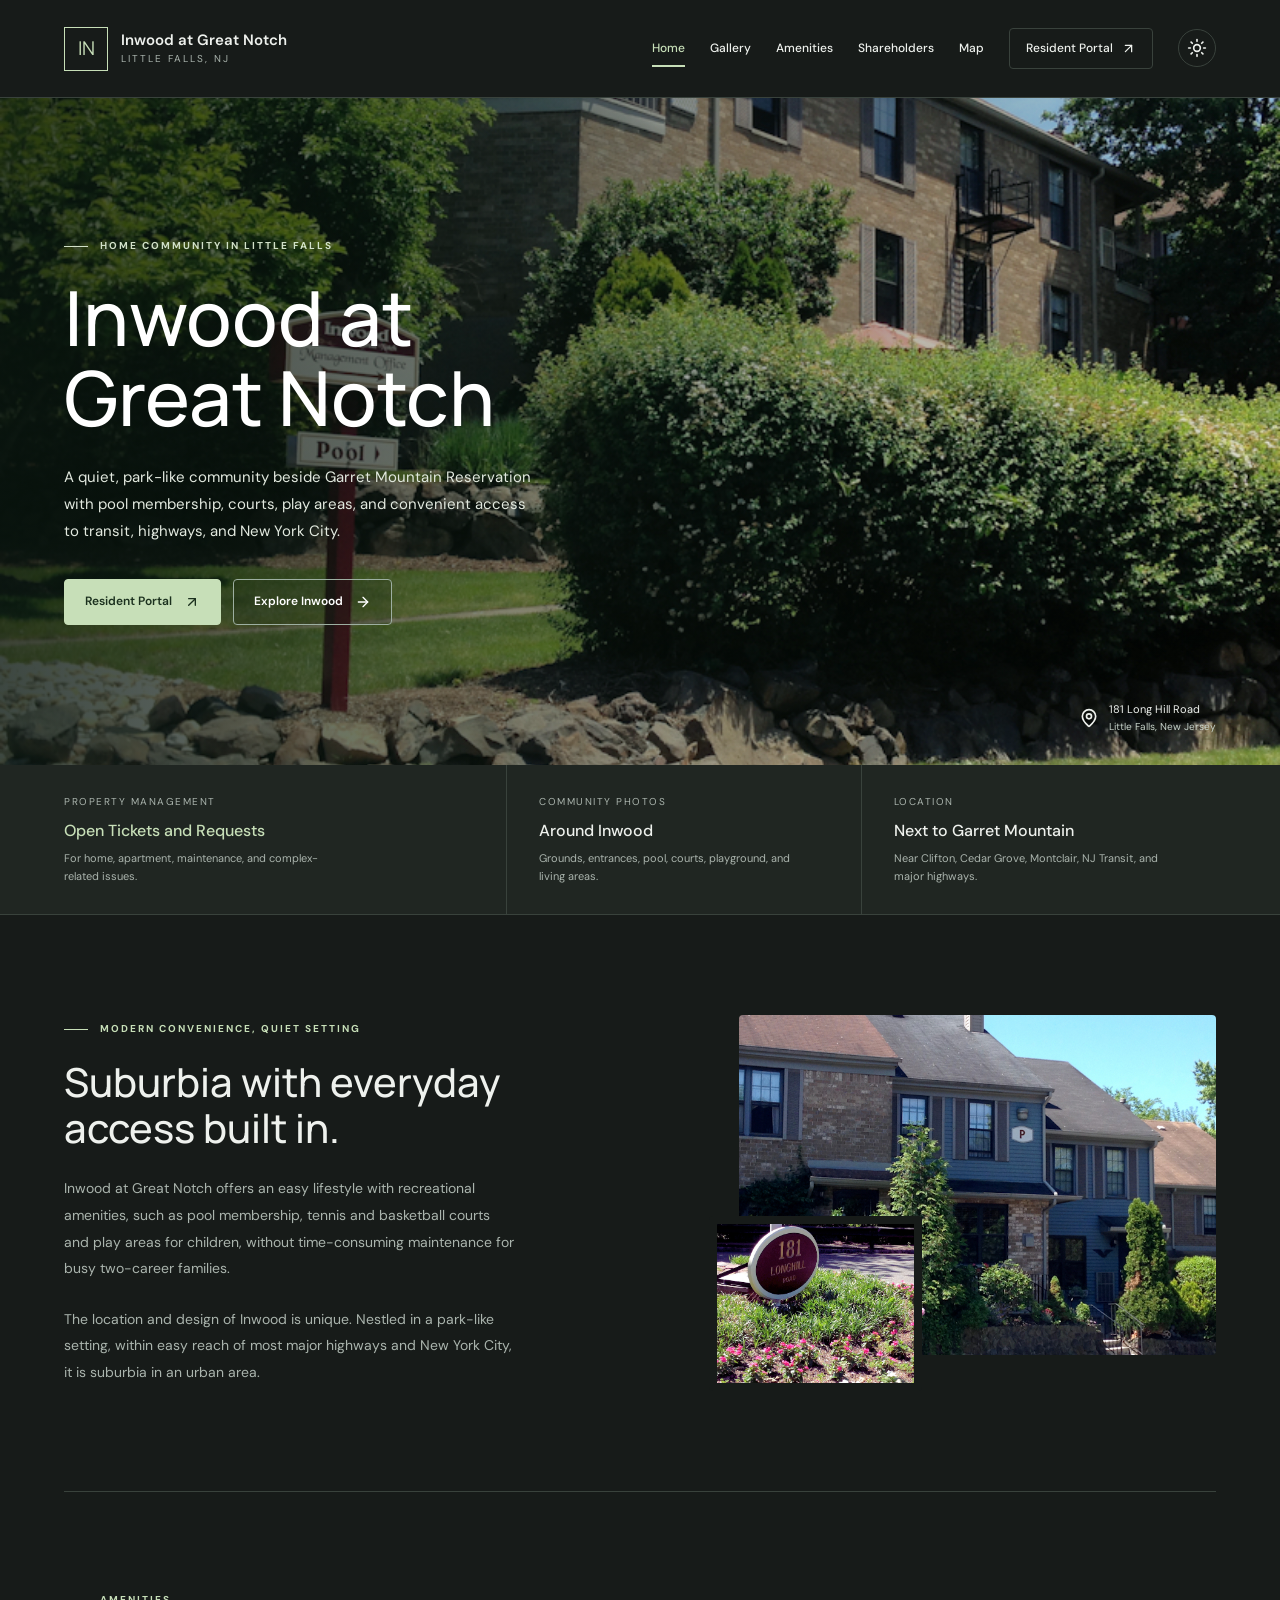
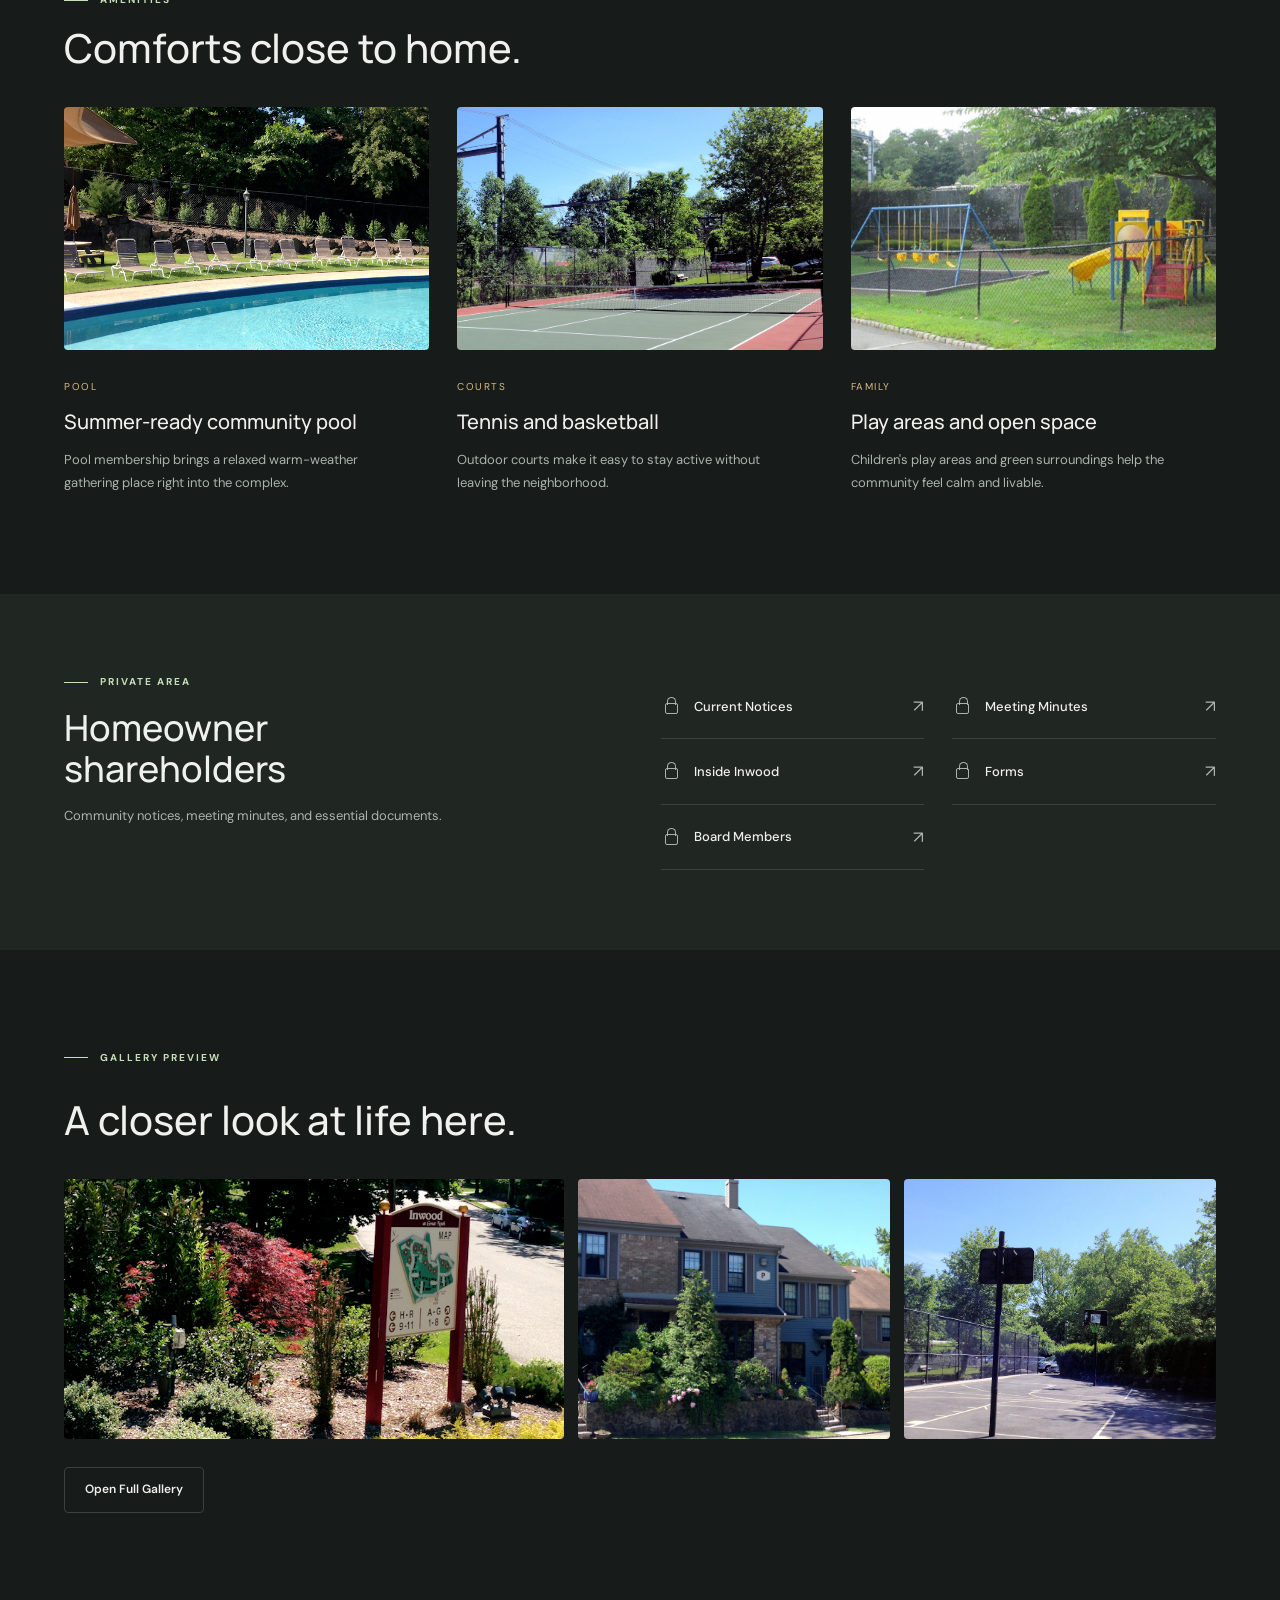
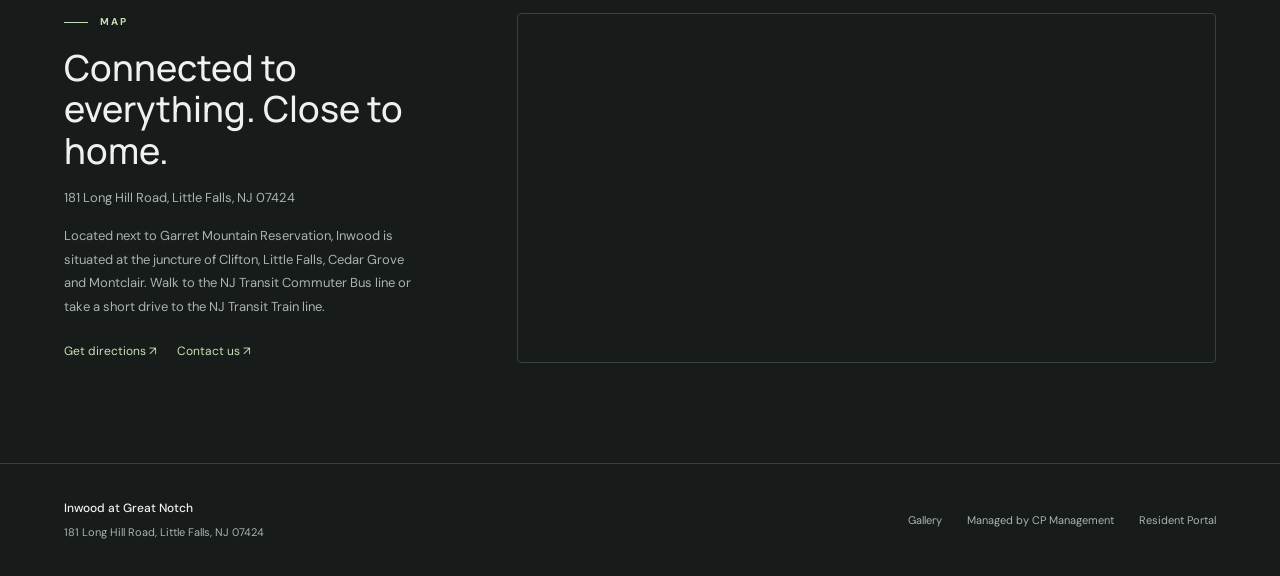
==== commit 312819ac: "Rebuild Inwood website with modern dark and light designs" ====
--- a/index.html
+++ b/index.html
@@ -1,28 +1,39 @@
 <!doctype html>
 <html lang="en">
   <head>
-    <meta charset="utf-8">
-    <meta name="viewport" content="width=device-width, initial-scale=1">
-    <meta name="description" content="Inwood at Great Notch, a home community in Little Falls, New Jersey.">
+    <meta charset="utf-8" />
+    <meta name="viewport" content="width=device-width, initial-scale=1" />
+    <meta
+      name="description"
+      content="Inwood at Great Notch, a home community in Little Falls, New Jersey."
+    />
     <title>Inwood at Great Notch | Little Falls, NJ</title>
-    <link rel="preconnect" href="https://fonts.googleapis.com">
-    <link rel="preconnect" href="https://fonts.gstatic.com" crossorigin>
-    <link href="https://fonts.googleapis.com/css2?family=Inter:wght@400;500;600;700;800;900&family=Playfair+Display:wght@700;800&display=swap" rel="stylesheet">
-    <link rel="stylesheet" href="./styles.css">
+    <link rel="preconnect" href="https://fonts.googleapis.com" />
+    <link rel="preconnect" href="https://fonts.gstatic.com" crossorigin />
+    <link rel="stylesheet" href="./styles.css" />
   </head>
   <body>
     <header class="site-header">
-      <a class="brand" href="./index.html" aria-label="Inwood at Great Notch home">
-        <span class="brand-mark">IG</span>
+      <a
+        class="brand"
+        href="./index.html"
+        aria-label="Inwood at Great Notch home"
+      >
+        <span class="brand-mark">IN</span>
         <span class="brand-copy">
           <strong>Inwood at Great Notch</strong>
           <small>Little Falls, NJ</small>
         </span>
       </a>
 
-      <button class="menu-toggle" type="button" aria-label="Open navigation" aria-expanded="false" data-menu-toggle>
-        <span></span>
-        <span></span>
+      <button
+        class="menu-toggle"
+        type="button"
+        aria-label="Open navigation"
+        aria-expanded="false"
+        data-menu-toggle
+      >
+        <i data-lucide="menu" class="icon" aria-hidden="true"></i>
       </button>
 
       <nav class="nav-links" aria-label="Primary navigation" data-nav>
@@ -31,9 +42,26 @@
         <a href="#amenities">Amenities</a>
         <a href="#shareholders">Shareholders</a>
         <a href="#location">Map</a>
-        <a class="nav-portal" href="https://portal.cp-management.com/public" target="_blank" rel="noreferrer">Open Portal</a>
-        <button class="theme-toggle" type="button" aria-label="Switch color mode" data-theme-toggle>
-          <span class="theme-icon" aria-hidden="true"></span>
+        <a
+          class="nav-portal"
+          href="https://portal.cp-management.com/public"
+          target="_blank"
+          rel="noreferrer"
+          >Resident Portal
+          <i data-lucide="arrow-up-right" class="icon" aria-hidden="true"></i
+        ></a>
+        <button
+          class="theme-toggle"
+          type="button"
+          aria-label="Switch color mode"
+          data-theme-toggle
+        >
+          <i
+            data-lucide="sun"
+            class="icon"
+            aria-hidden="true"
+            data-theme-icon
+          ></i>
           <span data-theme-label>Light</span>
         </button>
       </nav>
@@ -42,49 +70,74 @@
     <main>
       <section class="hero">
         <div class="hero-backdrop" aria-hidden="true">
-          <img src="./assets/gallery/inwood-grounds-2.jpg" alt="">
+          <img src="./assets/gallery/inwood-grounds-2.jpg" alt="" />
         </div>
         <div class="hero-inner">
           <div class="hero-copy">
             <p class="eyebrow">Home community in Little Falls</p>
             <h1><span>Inwood at</span><span>Great Notch</span></h1>
             <p>
-              A quiet, park-like community beside Garret Mountain Reservation with
-              pool membership, courts, play areas, and convenient access to transit,
-              highways, and New York City.
+              A quiet, park-like community beside Garret Mountain Reservation
+              with pool membership, courts, play areas, and convenient access to
+              transit, highways, and New York City.
             </p>
             <div class="hero-actions">
-              <a class="button primary" href="https://portal.cp-management.com/public" target="_blank" rel="noreferrer">Open Resident Portal</a>
-              <a class="button ghost" href="./gallery.html">View Gallery</a>
+              <a
+                class="button primary"
+                href="https://portal.cp-management.com/public"
+                target="_blank"
+                rel="noreferrer"
+                >Resident Portal
+                <i
+                  data-lucide="arrow-up-right"
+                  class="icon"
+                  aria-hidden="true"
+                ></i
+              ></a>
+              <a class="button ghost" href="./gallery.html"
+                >Explore Inwood
+                <i data-lucide="arrow-right" class="icon" aria-hidden="true"></i
+              ></a>
             </div>
           </div>
-
-          <aside class="hero-card" aria-label="Inwood quick information">
-            <img src="./assets/gallery/inwood-entrance-2.jpg" alt="Inwood at Great Notch entrance sign">
-            <div class="hero-card-body">
-              <span>181 Long Hill Road</span>
-              <strong>Little Falls, NJ 07424</strong>
-              <p>Use the CP Management portal for tickets and home, apartment, or complex-related requests.</p>
-            </div>
-          </aside>
-        </div>
+        </div>
+        <a class="hero-address" href="#location"
+          ><i data-lucide="map-pin" class="icon" aria-hidden="true"></i
+          ><span
+            >181 Long Hill Road<small>Little Falls, New Jersey</small></span
+          ></a
+        >
       </section>
 
       <section class="action-strip" aria-label="Important resident links">
-        <a class="action-card featured" href="https://portal.cp-management.com/public" target="_blank" rel="noreferrer">
+        <a
+          class="action-card featured"
+          href="https://portal.cp-management.com/public"
+          target="_blank"
+          rel="noreferrer"
+        >
           <span>Property Management</span>
           <strong>Open Tickets and Requests</strong>
-          <small>For home, apartment, maintenance, and complex-related issues.</small>
+          <small
+            >For home, apartment, maintenance, and complex-related
+            issues.</small
+          >
         </a>
         <a class="action-card" href="./gallery.html">
           <span>Community Photos</span>
-          <strong>Gallery of Pictures of Inwood</strong>
-          <small>Grounds, entrances, pool, courts, playground, and living areas.</small>
+          <strong>Around Inwood</strong>
+          <small
+            >Grounds, entrances, pool, courts, playground, and living
+            areas.</small
+          >
         </a>
         <div class="action-card">
           <span>Location</span>
           <strong>Next to Garret Mountain</strong>
-          <small>Near Clifton, Cedar Grove, Montclair, NJ Transit, and major highways.</small>
+          <small
+            >Near Clifton, Cedar Grove, Montclair, NJ Transit, and major
+            highways.</small
+          >
         </div>
       </section>
 
@@ -93,14 +146,30 @@
           <p class="eyebrow">Modern Convenience, Quiet Setting</p>
           <h2>Suburbia with everyday access built in.</h2>
           <p>
-            Inwood at Great Notch offers an easy lifestyle with landscaped grounds
-            and recreational amenities without time-consuming upkeep. The community is
-            situated within easy reach of public transportation, major highways, and NYC.
+            Inwood at Great Notch offers an easy lifestyle with recreational
+            amenities, such as pool membership, tennis and basketball courts and
+            play areas for children, without time-consuming maintenance for busy
+            two-career families.
           </p>
+          <p>
+            The location and design of Inwood is unique. Nestled in a park-like
+            setting, within easy reach of most major highways and New York City,
+            it is suburbia in an urban area.
+          </p>
         </div>
         <div class="image-stack" aria-label="Community scenery">
-          <img class="image-stack-large" src="./assets/gallery/address.jpg" alt="181 Long Hill Road sign at Inwood">
-          <img class="image-stack-small" src="./assets/gallery/inwood-grounds.jpg" alt="Landscaped grounds at Inwood">
+          <img
+            class="image-stack-large"
+            src="./assets/gallery/living-at-inwood.jpg"
+            alt="Homes at Inwood"
+            loading="lazy"
+          />
+          <img
+            class="image-stack-small"
+            src="./assets/gallery/inwood-entrance-2.jpg"
+            alt="Inwood entrance"
+            loading="lazy"
+          />
         </div>
       </section>
 
@@ -111,27 +180,42 @@
         </div>
         <div class="amenity-grid">
           <article class="amenity-card">
-            <img src="./assets/gallery/pool-3.jpg" alt="Pool at Inwood">
+            <img src="./assets/gallery/pool-3.jpg" alt="Pool at Inwood" />
             <div>
               <span>Pool</span>
               <h3>Summer-ready community pool</h3>
-              <p>Pool membership brings a relaxed warm-weather gathering place right into the complex.</p>
+              <p>
+                Pool membership brings a relaxed warm-weather gathering place
+                right into the complex.
+              </p>
             </div>
           </article>
           <article class="amenity-card">
-            <img src="./assets/gallery/tennis.jpg" alt="Tennis courts at Inwood">
+            <img
+              src="./assets/gallery/tennis.jpg"
+              alt="Tennis courts at Inwood"
+            />
             <div>
               <span>Courts</span>
               <h3>Tennis and basketball</h3>
-              <p>Outdoor courts make it easy to stay active without leaving the neighborhood.</p>
+              <p>
+                Outdoor courts make it easy to stay active without leaving the
+                neighborhood.
+              </p>
             </div>
           </article>
           <article class="amenity-card">
-            <img src="./assets/gallery/playground-inwood.jpg" alt="Playground at Inwood">
+            <img
+              src="./assets/gallery/playground-inwood.jpg"
+              alt="Playground at Inwood"
+            />
             <div>
               <span>Family</span>
               <h3>Play areas and open space</h3>
-              <p>Children's play areas and green surroundings help the community feel calm and livable.</p>
+              <p>
+                Children's play areas and green surroundings help the community
+                feel calm and livable.
+              </p>
             </div>
           </article>
         </div>
@@ -141,26 +225,41 @@
         <div class="section-heading">
           <p class="eyebrow">Private Area</p>
           <h2>Homeowner shareholders</h2>
-          <p>Restricted homeowner resources from the existing Inwood site.</p>
+          <p>Community notices, meeting minutes, and essential documents.</p>
         </div>
         <div class="shareholder-grid">
-          <a class="shareholder-card" href="http://www.inwoodatgreatnotch.com/shareHolders/notices.shtml">
+          <a
+            class="shareholder-card"
+            href="http://www.inwoodatgreatnotch.com/shareHolders/notices.shtml"
+          >
             <span class="lock-icon" aria-hidden="true"></span>
             <strong>Current Notices</strong>
           </a>
-          <a class="shareholder-card" href="http://www.inwoodatgreatnotch.com/shareHolders/minutes.shtml">
+          <a
+            class="shareholder-card"
+            href="http://www.inwoodatgreatnotch.com/shareHolders/minutes.shtml"
+          >
             <span class="lock-icon" aria-hidden="true"></span>
             <strong>Meeting Minutes</strong>
           </a>
-          <a class="shareholder-card" href="http://www.inwoodatgreatnotch.com/shareHolders/inside.shtml">
+          <a
+            class="shareholder-card"
+            href="http://www.inwoodatgreatnotch.com/shareHolders/inside.shtml"
+          >
             <span class="lock-icon" aria-hidden="true"></span>
             <strong>Inside Inwood</strong>
           </a>
-          <a class="shareholder-card" href="http://www.inwoodatgreatnotch.com/shareHolders/forms.shtml">
+          <a
+            class="shareholder-card"
+            href="http://www.inwoodatgreatnotch.com/shareHolders/forms.shtml"
+          >
             <span class="lock-icon" aria-hidden="true"></span>
             <strong>Forms</strong>
           </a>
-          <a class="shareholder-card" href="http://www.inwoodatgreatnotch.com/boardMembers/boardMembers.shtml">
+          <a
+            class="shareholder-card"
+            href="http://www.inwoodatgreatnotch.com/boardMembers/boardMembers.shtml"
+          >
             <span class="lock-icon" aria-hidden="true"></span>
             <strong>Board Members</strong>
           </a>
@@ -170,29 +269,58 @@
       <section class="section photo-preview">
         <div class="section-heading">
           <p class="eyebrow">Gallery Preview</p>
-          <h2>Grounds, amenities, and everyday views.</h2>
+          <h2>A closer look at life here.</h2>
         </div>
         <div class="preview-grid">
-          <img src="./assets/gallery/inwood-entrance-3.jpg" alt="Inwood entrance">
-          <img src="./assets/gallery/living-at-inwood.jpg" alt="Living at Inwood">
-          <img src="./assets/gallery/basketball.jpg" alt="Basketball court at Inwood">
-          <img src="./assets/gallery/pool.jpg" alt="Pool at Inwood">
-        </div>
-        <a class="button ghost centered" href="./gallery.html">Open Full Gallery</a>
+          <img
+            src="./assets/gallery/inwood-entrance-3.jpg"
+            alt="Inwood entrance"
+          />
+          <img
+            src="./assets/gallery/living-at-inwood.jpg"
+            alt="Living at Inwood"
+          />
+          <img
+            src="./assets/gallery/basketball.jpg"
+            alt="Basketball court at Inwood"
+          />
+          <img src="./assets/gallery/pool.jpg" alt="Pool at Inwood" />
+        </div>
+        <a class="button ghost centered" href="./gallery.html"
+          >Open Full Gallery</a
+        >
       </section>
 
       <section class="section location-section" id="location">
         <div class="section-heading">
           <p class="eyebrow">Map</p>
-          <h2>Find Inwood at Great Notch.</h2>
+          <h2>Connected to everything. Close to home.</h2>
           <p>181 Long Hill Road, Little Falls, NJ 07424</p>
+          <p>
+            Located next to Garret Mountain Reservation, Inwood is situated at
+            the juncture of Clifton, Little Falls, Cedar Grove and Montclair.
+            Walk to the NJ Transit Commuter Bus line or take a short drive to
+            the NJ Transit Train line.
+          </p>
+          <div class="location-links">
+            <a
+              href="https://www.google.com/maps/dir/?api=1&destination=181+Long+Hill+Road+Little+Falls+NJ+07424"
+              target="_blank"
+              rel="noreferrer"
+              >Get directions &nearr;</a
+            ><a
+              href="http://www.inwoodatgreatnotch.com/cgi-bin/contact.cgi?page=inquires"
+              >Contact us &nearr;</a
+            >
+          </div>
         </div>
         <div class="map-panel">
           <iframe
             title="Map to Inwood at Great Notch"
             src="https://www.google.com/maps?q=181%20Long%20Hill%20Road%2C%20Little%20Falls%2C%20NJ%2007424&output=embed"
             loading="lazy"
-            referrerpolicy="no-referrer-when-downgrade">
+            referrerpolicy="no-referrer-when-downgrade"
+          >
           </iframe>
         </div>
       </section>
@@ -205,10 +333,22 @@
       </div>
       <div class="footer-links">
         <a href="./gallery.html">Gallery</a>
-        <a href="https://portal.cp-management.com/public" target="_blank" rel="noreferrer">Resident Portal</a>
+        <a
+          href="https://www.cp-management.com/"
+          target="_blank"
+          rel="noreferrer"
+          >Managed by CP Management</a
+        >
+        <a
+          href="https://portal.cp-management.com/public"
+          target="_blank"
+          rel="noreferrer"
+          >Resident Portal</a
+        >
       </div>
     </footer>
 
+    <script src="./assets/lucide.min.js"></script>
     <script src="./script.js"></script>
   </body>
 </html>
--- a/styles.css
+++ b/styles.css
@@ -1,928 +1,1023 @@
+@import url("https://fonts.googleapis.com/css2?family=DM+Sans:wght@400;500;600;700&family=Manrope:wght@400;500;600;700;800&display=swap");
 :root {
   color-scheme: dark;
-  --bg: #08110e;
-  --bg-soft: #0d1915;
-  --surface: rgba(18, 34, 29, 0.86);
-  --surface-solid: #12221d;
-  --surface-raised: #182b25;
-  --text: #f3f0e8;
-  --muted: #b4c2bb;
-  --subtle: #7f928a;
-  --line: rgba(234, 225, 207, 0.14);
-  --forest: #2f7a61;
-  --forest-strong: #1e5d49;
-  --clay: #d0784d;
-  --gold: #d8b45c;
-  --cream: #f8f0df;
-  --shadow: 0 28px 90px rgba(0, 0, 0, 0.36);
-}
-
+  --bg: #171b19;
+  --surface: #202622;
+  --text: #eef1ed;
+  --muted: #aab4ad;
+  --line: #39423c;
+  --accent: #c7dfb8;
+  --accent-text: #1b301e;
+  --gold: #d9bb80;
+}
 body.light {
   color-scheme: light;
-  --bg: #f7f1e6;
-  --bg-soft: #efe7d8;
-  --surface: rgba(255, 252, 246, 0.9);
-  --surface-solid: #fffaf1;
-  --surface-raised: #ffffff;
-  --text: #17231f;
-  --muted: #5f6f68;
-  --subtle: #7a887f;
-  --line: rgba(31, 57, 49, 0.14);
-  --forest: #21674f;
-  --forest-strong: #174a39;
-  --clay: #aa5838;
-  --gold: #a77b21;
-  --cream: #fff8e9;
-  --shadow: 0 24px 70px rgba(31, 45, 39, 0.14);
-}
-
+  --bg: #f7f9f6;
+  --surface: #eaf0e7;
+  --text: #202c23;
+  --muted: #59665c;
+  --line: #d3ddd0;
+  --accent: #355e40;
+  --accent-text: #fff;
+  --gold: #826426;
+}
 * {
   box-sizing: border-box;
 }
-
 html {
   scroll-behavior: smooth;
-}
-
+  scroll-padding-top: 100px;
+}
 body {
   margin: 0;
-  min-height: 100vh;
-  overflow-x: hidden;
-  background:
-    linear-gradient(180deg, rgba(216, 180, 92, 0.08), transparent 380px),
-    linear-gradient(135deg, var(--bg) 0%, var(--bg-soft) 56%, var(--bg) 100%);
+  background: var(--bg);
   color: var(--text);
-  font-family: Inter, system-ui, sans-serif;
-}
-
-body.nav-open {
-  overflow: hidden;
-}
-
+  font-family: "DM Sans", sans-serif;
+  line-height: 1.65;
+  letter-spacing: 0;
+}
+a {
+  color: inherit;
+  text-decoration: none;
+}
+button {
+  font: inherit;
+  color: inherit;
+  cursor: pointer;
+}
 img {
   display: block;
-  max-width: 100%;
-}
-
-a {
-  color: inherit;
-}
-
-.site-header {
-  position: sticky;
-  top: 0;
-  z-index: 30;
-  display: flex;
-  align-items: center;
-  justify-content: space-between;
-  gap: 20px;
-  width: min(1180px, calc(100vw - 36px));
-  margin: 0 auto;
-  padding: 16px 0;
-  background: color-mix(in srgb, var(--bg) 82%, transparent);
-  backdrop-filter: blur(18px);
-}
-
-.brand {
-  display: inline-flex;
-  align-items: center;
-  min-width: 0;
-  gap: 12px;
-  text-decoration: none;
-}
-
-.brand-mark {
-  display: grid;
-  flex: 0 0 auto;
-  width: 44px;
-  height: 44px;
-  place-items: center;
-  border: 1px solid color-mix(in srgb, var(--gold) 42%, transparent);
-  border-radius: 8px;
-  background: var(--forest-strong);
-  color: var(--cream);
-  font-weight: 900;
-}
-
-.brand-copy {
-  min-width: 0;
-}
-
-.brand strong,
-.brand small {
-  display: block;
-}
-
-.brand strong {
-  font-size: 0.98rem;
-  letter-spacing: 0;
-}
-
-.brand small {
-  margin-top: 3px;
-  color: var(--muted);
-  font-size: 0.78rem;
-  font-weight: 600;
-}
-
-.nav-links {
-  display: flex;
-  align-items: center;
-  gap: 6px;
-  font-size: 0.9rem;
-  font-weight: 800;
-}
-
-.nav-links a,
-.theme-toggle {
-  display: inline-flex;
-  align-items: center;
-  justify-content: center;
-  gap: 8px;
-  min-height: 40px;
-  border: 1px solid transparent;
-  border-radius: 8px;
-  color: var(--muted);
-  padding: 0 12px;
-  text-decoration: none;
-}
-
-.nav-links a:hover,
-.nav-links a[aria-current="page"],
-.theme-toggle:hover {
-  border-color: var(--line);
-  background: color-mix(in srgb, var(--surface-raised) 74%, transparent);
-  color: var(--text);
-}
-
-.nav-portal {
-  border-color: color-mix(in srgb, var(--gold) 34%, transparent) !important;
-  background: var(--forest) !important;
-  color: var(--cream) !important;
-}
-
-.theme-toggle {
-  background: transparent;
-  font: inherit;
-  cursor: pointer;
-}
-
-.theme-icon {
-  width: 14px;
-  height: 14px;
-  border-radius: 50%;
-  background: var(--gold);
-  box-shadow: 0 0 0 5px color-mix(in srgb, var(--gold) 18%, transparent);
-}
-
-.menu-toggle {
-  display: none;
-  flex: 0 0 auto;
-  width: 42px;
-  height: 42px;
-  border: 1px solid var(--line);
-  border-radius: 8px;
-  background: var(--surface-solid);
-  cursor: pointer;
-}
-
-.menu-toggle span {
-  display: block;
-  width: 18px;
-  height: 2px;
-  margin: 5px auto;
-  background: var(--text);
-}
-
-.hero {
-  position: relative;
-  min-height: calc(100vh - 76px);
-  overflow: hidden;
-  border-bottom: 1px solid var(--line);
-}
-
-.hero-backdrop {
-  position: absolute;
-  inset: 0;
-  z-index: -2;
-}
-
-.hero-backdrop::after {
-  content: "";
-  position: absolute;
-  inset: 0;
-  background:
-    linear-gradient(90deg, color-mix(in srgb, var(--bg) 92%, transparent) 0%, color-mix(in srgb, var(--bg) 72%, transparent) 46%, color-mix(in srgb, var(--bg) 34%, transparent) 100%),
-    linear-gradient(0deg, var(--bg) 0%, transparent 36%);
-}
-
-.hero-backdrop img {
   width: 100%;
-  height: 100%;
   object-fit: cover;
-  filter: saturate(0.9) contrast(1.08);
-}
-
-.hero-inner,
-.action-strip,
-.section,
-.gallery-hero,
-.gallery-tools,
-.photo-grid,
-.site-footer {
-  width: min(1180px, calc(100vw - 36px));
-  margin: 0 auto;
-}
-
-.hero-inner {
-  display: grid;
-  grid-template-columns: minmax(0, 1fr) 380px;
-  gap: 42px;
-  align-items: end;
-  min-height: calc(100vh - 76px);
-  padding: 86px 0 74px;
-}
-
-.hero-copy {
-  max-width: 790px;
-}
-
-.eyebrow {
-  margin: 0 0 14px;
-  color: var(--gold);
-  font-size: 0.78rem;
-  font-weight: 900;
-  letter-spacing: 0.1em;
-  text-transform: uppercase;
-}
-
+}
+button:focus-visible,
+a:focus-visible {
+  outline: 3px solid var(--gold);
+  outline-offset: 5px;
+}
 h1,
 h2,
 h3,
 p {
   margin: 0;
 }
-
 h1,
-h2 {
-  font-family: "Playfair Display", Georgia, serif;
-  font-weight: 800;
+h2,
+h3 {
+  font-family: Manrope, sans-serif;
+  font-weight: 500;
+  line-height: 1.15;
   letter-spacing: 0;
 }
-
-h1 {
-  max-width: 800px;
-  font-size: clamp(4rem, 9vw, 8.4rem);
-  line-height: 0.88;
-}
-
-h1 span {
+p {
+  color: var(--muted);
+}
+[hidden],
+.is-hidden {
+  display: none !important;
+}
+.icon {
+  width: 20px;
+  height: 20px;
+  flex-shrink: 0;
+}
+.site-header {
+  height: 98px;
+  display: flex;
+  align-items: center;
+  justify-content: space-between;
+  gap: 24px;
+  padding: 0 5%;
+  background: var(--bg);
+  border-bottom: 1px solid var(--line);
+  position: relative;
+  z-index: 20;
+}
+.brand {
+  display: flex;
+  gap: 13px;
+  align-items: center;
+}
+.brand-mark {
+  width: 44px;
+  height: 44px;
+  border: 1px solid var(--accent);
+  display: grid;
+  place-items: center;
+  color: var(--accent);
+  font-family: Manrope, sans-serif;
+  font-size: 19px;
+  line-height: 1;
+}
+.brand-copy {
+  display: flex;
+  flex-direction: column;
+}
+.brand-copy strong {
+  font-size: 15px;
+  line-height: 1.4;
+  font-weight: 600;
+}
+.brand-copy small {
+  font-size: 10px;
+  text-transform: uppercase;
+  letter-spacing: 2px;
+  color: var(--muted);
+}
+.nav-links {
+  display: flex;
+  align-items: center;
+  gap: 25px;
+  font-size: 12px;
+  font-weight: 500;
+}
+.nav-links > a:not(.nav-portal) {
+  padding: 10px 0;
+  position: relative;
+}
+.nav-links a:hover,
+.nav-links a[aria-current] {
+  color: var(--accent);
+}
+.nav-links a[aria-current]:after {
+  content: "";
+  position: absolute;
+  height: 2px;
+  left: 0;
+  right: 0;
+  bottom: 1px;
+  background: var(--accent);
+}
+.nav-portal {
+  border: 1px solid var(--line);
+  padding: 10px 16px;
+  display: flex;
+  align-items: center;
+  gap: 8px;
+  border-radius: 4px;
+}
+.nav-portal .icon {
+  width: 15px;
+  height: 15px;
+}
+.theme-toggle,
+.menu-toggle {
+  display: grid;
+  place-items: center;
+  background: none;
+  border: 1px solid var(--line);
+  border-radius: 50%;
+  width: 38px;
+  height: 38px;
+  flex-shrink: 0;
+}
+.theme-toggle:hover {
+  background: var(--surface);
+}
+[data-theme-label] {
+  display: none;
+}
+.menu-toggle {
+  display: none;
+}
+.hero {
+  position: relative;
+  isolation: isolate;
+  min-height: 640px;
+  height: calc(85vh - 98px);
+  max-height: 850px;
+  display: flex;
+  align-items: center;
+  color: #fff;
+}
+.hero-backdrop {
+  position: absolute;
+  inset: 0;
+  z-index: -2;
+}
+.hero-backdrop img {
+  height: 100%;
+  object-position: center 55%;
+}
+.hero:before {
+  content: "";
+  position: absolute;
+  inset: 0;
+  background: linear-gradient(
+    90deg,
+    rgba(9, 22, 15, 0.79),
+    rgba(9, 22, 15, 0.3) 68%,
+    rgba(9, 22, 15, 0.12)
+  );
+  z-index: -1;
+}
+.hero-inner {
+  width: 90%;
+  max-width: 1360px;
+  margin: auto;
+  padding: 64px 0;
+}
+.hero-copy {
+  max-width: 650px;
+}
+.eyebrow {
+  text-transform: uppercase;
+  letter-spacing: 2px;
+  font-size: 10px;
+  font-weight: 700;
+  display: flex;
+  align-items: center;
+  gap: 12px;
+  color: var(--accent);
+  margin-bottom: 22px;
+}
+.eyebrow:before {
+  content: "";
+  width: 24px;
+  height: 1px;
+  background: currentColor;
+}
+.hero .eyebrow {
+  color: #d2e1c9;
+}
+.hero h1 {
+  font-size: 76px;
+  line-height: 1.06;
+  margin-bottom: 26px;
+  font-weight: 500;
+}
+.hero h1 span {
   display: block;
 }
-
-h2 {
-  font-size: clamp(2.3rem, 5.5vw, 5rem);
-  line-height: 0.95;
-}
-
-h3 {
-  font-size: 1.22rem;
-  line-height: 1.22;
-}
-
-.hero-copy > p:not(.eyebrow),
-.section-copy > p,
-.section-heading > p:not(.eyebrow),
-.gallery-hero p {
-  color: var(--muted);
-  font-size: 1.08rem;
-  line-height: 1.72;
-}
-
 .hero-copy > p:not(.eyebrow) {
-  max-width: 670px;
-  margin-top: 24px;
-}
-
+  font-size: 15px;
+  line-height: 1.8;
+  max-width: 480px;
+  color: #e2e9df;
+}
 .hero-actions {
   display: flex;
-  flex-wrap: wrap;
   gap: 12px;
-  margin-top: 32px;
-}
-
+  align-items: center;
+  margin-top: 34px;
+}
 .button {
   display: inline-flex;
   align-items: center;
   justify-content: center;
-  min-height: 48px;
+  gap: 12px;
+  min-height: 46px;
+  padding: 12px 20px;
   border: 1px solid var(--line);
-  border-radius: 8px;
-  padding: 0 18px;
-  font-weight: 900;
-  text-decoration: none;
-}
-
-.button.primary {
-  border-color: color-mix(in srgb, var(--gold) 36%, transparent);
-  background: var(--forest);
-  color: var(--cream);
-}
-
-.button.ghost {
-  background: color-mix(in srgb, var(--surface-raised) 72%, transparent);
-  color: var(--text);
-}
-
-.hero-card,
-.action-card,
-.amenity-card,
-.shareholder-card,
-.map-panel,
-.lightbox figure {
-  border: 1px solid var(--line);
-  border-radius: 8px;
+  border-radius: 4px;
+  font-size: 12px;
+  font-weight: 600;
+  transition: background 0.2s;
+}
+.button .icon {
+  width: 16px;
+  height: 16px;
+}
+.primary {
+  background: var(--accent);
+  color: var(--accent-text);
+  border-color: var(--accent);
+}
+.primary:hover {
+  filter: brightness(1.07);
+}
+.ghost:hover {
   background: var(--surface);
-  box-shadow: var(--shadow);
-}
-
-.hero-card {
-  overflow: hidden;
-  backdrop-filter: blur(20px);
-}
-
-.hero-card img {
-  width: 100%;
-  aspect-ratio: 4 / 3;
-  object-fit: cover;
-}
-
-.hero-card-body {
-  padding: 22px;
-}
-
-.hero-card-body span,
-.action-card span,
-.amenity-card span {
-  color: var(--gold);
-  font-size: 0.76rem;
-  font-weight: 900;
-  letter-spacing: 0.08em;
+}
+.hero .primary {
+  background: #c7dfb8;
+  color: #1b301e;
+  border-color: #c7dfb8;
+}
+.hero .ghost {
+  border-color: #9dafa1;
+  background: rgba(20, 34, 24, 0.2);
+  color: #fff;
+}
+.hero .ghost:hover {
+  background: rgba(20, 34, 24, 0.6);
+}
+.hero-address {
+  position: absolute;
+  bottom: 30px;
+  right: 5%;
+  font-size: 11px;
+  display: flex;
+  align-items: center;
+  gap: 10px;
+  color: #eef1ed;
+}
+.hero-address span {
+  display: block;
+}
+.hero-address small {
+  display: block;
+  color: #c8d4cb;
+  font-size: 10px;
+}
+.action-strip {
+  display: grid;
+  grid-template-columns: 1.25fr 1fr 1fr;
+  padding: 0 5%;
+  background: var(--surface);
+  border-bottom: 1px solid var(--line);
+}
+.action-card {
+  padding: 29px 32px;
+  border-right: 1px solid var(--line);
+  display: flex;
+  flex-direction: column;
+}
+.action-card:first-child {
+  padding-left: 0;
+}
+.action-card:last-child {
+  border: 0;
+}
+.action-card > span {
+  font-size: 10px;
   text-transform: uppercase;
-}
-
-.hero-card-body strong {
-  display: block;
-  margin-top: 8px;
-  font-size: 1.32rem;
-}
-
-.hero-card-body p {
-  margin-top: 10px;
+  letter-spacing: 1.5px;
   color: var(--muted);
-  line-height: 1.6;
-}
-
-.action-strip {
-  display: grid;
-  grid-template-columns: 1.2fr 1fr 1fr;
-  gap: 14px;
-  margin-top: -42px;
-  position: relative;
-  z-index: 5;
-}
-
-.action-card {
-  display: block;
-  min-height: 178px;
-  padding: 24px;
-  text-decoration: none;
-}
-
-.action-card.featured {
-  background:
-    linear-gradient(145deg, color-mix(in srgb, var(--forest) 88%, black), var(--surface-solid));
-  border-color: color-mix(in srgb, var(--gold) 28%, transparent);
-}
-
+  margin-bottom: 7px;
+}
 .action-card strong {
-  display: block;
-  margin-top: 16px;
-  font-size: 1.45rem;
-  line-height: 1.16;
-}
-
+  font-size: 16px;
+  font-weight: 500;
+  margin-bottom: 5px;
+}
 .action-card small {
-  display: block;
-  margin-top: 10px;
+  font-size: 11px;
   color: var(--muted);
-  font-size: 0.95rem;
-  line-height: 1.55;
-}
-
+  max-width: 270px;
+}
+.action-card.featured strong,
+.action-card:hover strong {
+  color: var(--accent);
+}
 .section {
-  padding: 96px 0;
-}
-
+  width: 90%;
+  max-width: 1360px;
+  margin: 0 auto;
+  padding: 100px 0;
+}
+.section h2 {
+  font-size: 40px;
+  max-width: 650px;
+}
+.section-heading {
+  margin-bottom: 36px;
+}
+.section-heading .eyebrow {
+  margin-bottom: 16px;
+}
+.section-heading > p:not(.eyebrow) {
+  font-size: 13px;
+  margin-top: 15px;
+}
 .intro-section {
   display: grid;
-  grid-template-columns: minmax(0, 0.9fr) minmax(360px, 1.1fr);
-  gap: 52px;
-  align-items: center;
-}
-
-.section-copy,
-.section-heading {
-  max-width: 760px;
-}
-
-.section-copy > p:not(.eyebrow),
-.section-heading > p:not(.eyebrow) {
-  margin-top: 18px;
-}
-
+  grid-template-columns: 1fr 1fr;
+  gap: 12%;
+  align-items: center;
+}
+.section-copy > p:not(.eyebrow) {
+  margin-top: 24px;
+  font-size: 14px;
+  line-height: 1.9;
+  max-width: 450px;
+}
 .image-stack {
   position: relative;
-  min-height: 540px;
-}
-
-.image-stack img {
-  border: 1px solid var(--line);
-  border-radius: 8px;
-  box-shadow: var(--shadow);
-  object-fit: cover;
-}
-
+  padding: 0 0 36px 30px;
+}
 .image-stack-large {
-  width: 82%;
-  height: 500px;
-}
-
+  height: 340px;
+  border-radius: 4px;
+}
 .image-stack-small {
   position: absolute;
-  right: 0;
   bottom: 0;
-  width: 46%;
-  height: 260px;
-}
-
+  left: 0;
+  width: 42%;
+  height: 175px;
+  border: 8px solid var(--bg);
+  border-radius: 4px;
+}
+.section#amenities {
+  border-top: 1px solid var(--line);
+}
 .amenity-grid {
   display: grid;
   grid-template-columns: repeat(3, minmax(0, 1fr));
-  gap: 18px;
-  margin-top: 34px;
-}
-
+  gap: 28px;
+}
 .amenity-card {
   overflow: hidden;
-  background: var(--surface-solid);
-}
-
-.amenity-card img {
+}
+.amenity-card > img {
+  aspect-ratio: 1.5;
+  border-radius: 4px;
+}
+.amenity-card > div {
+  padding: 22px 0 0;
+}
+.amenity-card span {
+  font-size: 10px;
+  text-transform: uppercase;
+  letter-spacing: 1.5px;
+  color: var(--gold);
+}
+.amenity-card h3 {
+  font-size: 20px;
+  line-height: 1.4;
+  margin: 9px 0 12px;
+}
+.amenity-card p {
+  font-size: 13px;
+  line-height: 1.8;
+  max-width: 340px;
+}
+.shareholders-section {
   width: 100%;
-  aspect-ratio: 4 / 3;
-  object-fit: cover;
-}
-
-.amenity-card div {
-  padding: 22px;
-}
-
-.amenity-card h3 {
-  margin-top: 10px;
-}
-
-.amenity-card p {
-  margin-top: 10px;
+  max-width: none;
+  background: var(--surface);
+  padding: 80px 5%;
+  display: grid;
+  grid-template-columns: 1fr 1.1fr;
+  gap: 8%;
+}
+.shareholders-section .section-heading {
+  margin: 0;
+}
+.shareholders-section h2 {
+  font-size: 36px;
+  max-width: 360px;
+}
+.shareholder-grid {
+  display: grid;
+  grid-template-columns: 1fr 1fr;
+  gap: 0 28px;
+}
+.shareholder-card {
+  display: flex;
+  align-items: center;
+  gap: 12px;
+  padding: 18px 0;
+  border-bottom: 1px solid var(--line);
+}
+.shareholder-card strong {
+  font-size: 13px;
+  font-weight: 500;
+}
+.shareholder-card:after {
+  content: "\2197";
+  margin-left: auto;
   color: var(--muted);
-  line-height: 1.62;
-}
-
-.shareholders-section {
-  padding-top: 62px;
-}
-
-.shareholder-grid {
-  display: grid;
-  grid-template-columns: repeat(5, minmax(0, 1fr));
-  gap: 12px;
-  margin-top: 30px;
-}
-
-.shareholder-card {
-  display: flex;
-  align-items: center;
-  gap: 12px;
-  min-height: 80px;
-  padding: 18px;
-  color: var(--text);
-  text-decoration: none;
-}
-
+  font-size: 17px;
+}
 .shareholder-card:hover {
-  border-color: color-mix(in srgb, var(--gold) 45%, transparent);
-  background: var(--surface-raised);
-}
-
+  color: var(--accent);
+}
 .lock-icon {
   position: relative;
-  flex: 0 0 auto;
-  width: 18px;
-  height: 14px;
-  border-radius: 4px;
-  background: var(--gold);
-}
-
-.lock-icon::before {
+  width: 13px;
+  height: 11px;
+  border: 1.5px solid var(--muted);
+  border-radius: 2px;
+  margin: 5px 4px 0;
+  flex-shrink: 0;
+}
+.lock-icon:before {
   content: "";
   position: absolute;
-  left: 4px;
-  bottom: 10px;
-  width: 10px;
-  height: 9px;
-  border: 2px solid var(--gold);
-  border-bottom: 0;
-  border-radius: 8px 8px 0 0;
-}
-
-.photo-preview {
-  padding-top: 52px;
-}
-
+  width: 7px;
+  height: 7px;
+  border: 1.5px solid var(--muted);
+  border-bottom: none;
+  left: 1.5px;
+  top: -7px;
+  border-radius: 5px 5px 0 0;
+}
+.photo-preview .section-heading {
+  display: flex;
+  flex-wrap: wrap;
+  align-items: end;
+  justify-content: space-between;
+  gap: 15px;
+}
+.photo-preview .section-heading .eyebrow {
+  width: 100%;
+}
+.photo-preview h2 {
+  max-width: 750px;
+}
 .preview-grid {
   display: grid;
-  grid-template-columns: repeat(4, 1fr);
-  gap: 12px;
-  margin-top: 30px;
-}
-
+  grid-template-columns: 1.6fr 1fr 1fr;
+  gap: 14px;
+}
 .preview-grid img {
-  width: 100%;
-  aspect-ratio: 1;
+  height: 260px;
+  border-radius: 4px;
+}
+.preview-grid img:last-child {
+  display: none;
+}
+.centered {
+  margin: 28px 0 0;
+}
+.location-section {
+  padding-top: 0;
+  display: grid;
+  grid-template-columns: 0.8fr 1.5fr;
+  gap: 7%;
+  align-items: center;
+}
+.location-section h2 {
+  font-size: 36px;
+}
+.location-section .section-heading {
+  margin: 0;
+}
+.location-section p:not(.eyebrow) {
+  max-width: 350px;
+  line-height: 1.8;
+}
+.map-panel {
   border: 1px solid var(--line);
-  border-radius: 8px;
-  object-fit: cover;
-}
-
-.centered {
-  margin-top: 22px;
-}
-
-.map-panel {
-  height: 470px;
+  height: 350px;
+  border-radius: 4px;
   overflow: hidden;
-  margin-top: 30px;
-}
-
+}
 .map-panel iframe {
+  border: 0;
   width: 100%;
   height: 100%;
+  display: block;
+}
+.location-links {
+  display: flex;
+  flex-wrap: wrap;
+  gap: 20px;
+  font-size: 12px;
+  margin-top: 24px;
+  color: var(--accent);
+}
+.site-footer {
+  border-top: 1px solid var(--line);
+  padding: 35px 5%;
+  display: flex;
+  justify-content: space-between;
+  align-items: center;
+  gap: 30px;
+  font-size: 12px;
+}
+.site-footer > div:first-child {
+  display: flex;
+  flex-direction: column;
+  gap: 4px;
+}
+.site-footer strong {
+  font-weight: 500;
+}
+.site-footer span {
+  color: var(--muted);
+  font-size: 11px;
+}
+.footer-links {
+  display: flex;
+  flex-wrap: wrap;
+  gap: 25px;
+  font-size: 11px;
+  color: var(--muted);
+}
+.footer-links a:hover {
+  color: var(--accent);
+}
+.gallery-hero {
+  width: 90%;
+  max-width: 1360px;
+  margin: auto;
+  padding: 75px 0 45px;
+  border-bottom: 1px solid var(--line);
+}
+.gallery-hero h1 {
+  font-size: 48px;
+  max-width: 720px;
+  margin: 0 0 20px;
+}
+.gallery-hero p:not(.eyebrow) {
+  font-size: 14px;
+  max-width: 550px;
+}
+.gallery-tools {
+  display: flex;
+  gap: 6px;
+  width: 90%;
+  max-width: 1360px;
+  margin: 30px auto;
+  flex-wrap: wrap;
+}
+.filter-button {
+  padding: 9px 18px;
+  background: none;
+  border: 1px solid transparent;
+  border-radius: 4px;
+  color: var(--muted);
+  font-size: 12px;
+}
+.filter-button.active {
+  background: var(--surface);
+  border-color: var(--line);
+  color: var(--text);
+}
+.filter-button:hover {
+  color: var(--accent);
+}
+.photo-grid {
+  display: grid;
+  grid-template-columns: repeat(3, minmax(0, 1fr));
+  gap: 24px;
+  width: 90%;
+  max-width: 1360px;
+  margin: 0 auto 80px;
+}
+.photo-tile {
   border: 0;
-  filter: saturate(0.85) contrast(1.05);
-}
-
-.site-footer {
-  display: flex;
-  align-items: center;
-  justify-content: space-between;
-  gap: 20px;
-  border-top: 1px solid var(--line);
-  padding: 30px 0 42px;
+  padding: 0;
+  background: none;
+  text-align: left;
+  min-width: 0;
+  position: relative;
+}
+.photo-tile img {
+  height: 245px;
+  border-radius: 4px;
+}
+.photo-tile:hover img {
+  filter: brightness(1.15);
+}
+.photo-tile span {
+  display: block;
+  font-size: 12px;
   color: var(--muted);
-}
-
-.site-footer strong,
-.site-footer span {
-  display: block;
-}
-
-.site-footer strong {
-  margin-bottom: 5px;
-  color: var(--text);
-}
-
-.footer-links {
-  display: flex;
-  gap: 16px;
-  font-weight: 900;
-}
-
-.footer-links a {
-  color: var(--gold);
-}
-
-.gallery-hero {
-  display: grid;
-  grid-template-columns: minmax(0, 1fr) 360px;
-  gap: 38px;
-  align-items: end;
-  padding: 84px 0 32px;
-}
-
-.gallery-hero h1 {
-  max-width: 880px;
-  font-size: clamp(3.4rem, 8vw, 7.4rem);
-}
-
-.gallery-hero p:not(.eyebrow) {
-  max-width: 650px;
-  margin-top: 20px;
-}
-
-.gallery-hero img {
-  width: 100%;
-  aspect-ratio: 4 / 3;
-  border: 1px solid var(--line);
-  border-radius: 8px;
-  object-fit: cover;
-  box-shadow: var(--shadow);
-}
-
-.gallery-tools {
-  position: sticky;
-  top: 72px;
-  z-index: 12;
-  display: flex;
-  flex-wrap: wrap;
-  gap: 8px;
-  padding: 16px 0;
-  background: color-mix(in srgb, var(--bg) 86%, transparent);
-  backdrop-filter: blur(18px);
-}
-
-.filter-button {
-  min-height: 42px;
-  border: 1px solid var(--line);
-  border-radius: 8px;
-  background: var(--surface-solid);
-  color: var(--muted);
-  padding: 0 15px;
-  font: inherit;
-  font-weight: 900;
-  cursor: pointer;
-}
-
-.filter-button.active {
-  border-color: color-mix(in srgb, var(--gold) 45%, transparent);
-  background: var(--forest);
-  color: var(--cream);
-}
-
-.photo-grid {
-  display: grid;
-  grid-auto-flow: dense;
-  grid-template-columns: repeat(4, minmax(0, 1fr));
-  gap: 12px;
-  padding: 18px 0 96px;
-}
-
-.photo-tile {
-  position: relative;
-  min-height: 250px;
-  overflow: hidden;
-  border: 1px solid var(--line);
-  border-radius: 8px;
-  background: var(--surface-solid);
-  padding: 0;
-  cursor: pointer;
-}
-
-.photo-tile.wide {
-  grid-column: span 2;
-}
-
-.photo-tile.tall {
-  grid-row: span 2;
-}
-
-.photo-tile img {
-  width: 100%;
-  height: 100%;
-  object-fit: cover;
-  transition: transform 280ms ease, filter 280ms ease;
-}
-
-.photo-tile:hover img {
-  transform: scale(1.04);
-  filter: saturate(1.05);
-}
-
-.photo-tile span {
+  padding: 12px 0 4px;
+}
+.photo-tile:after {
+  content: "\2197";
   position: absolute;
-  left: 12px;
-  bottom: 12px;
-  max-width: calc(100% - 24px);
-  border: 1px solid rgba(255, 255, 255, 0.14);
-  border-radius: 8px;
-  background: rgba(8, 17, 14, 0.72);
-  color: #fff8ec;
-  padding: 9px 11px;
-  font-size: 0.82rem;
-  font-weight: 900;
-  backdrop-filter: blur(10px);
-}
-
-.photo-tile.is-hidden {
-  display: none;
-}
-
+  right: 12px;
+  top: 12px;
+  width: 28px;
+  height: 28px;
+  background: #172119c9;
+  border: 1px solid #ffffff66;
+  border-radius: 50%;
+  color: #fff;
+  display: grid;
+  place-items: center;
+}
 .lightbox {
   position: fixed;
   inset: 0;
-  z-index: 60;
+  z-index: 100;
+  background: rgba(8, 13, 10, 0.96);
+  display: flex;
+  align-items: center;
+  justify-content: center;
+  padding: 70px 70px 40px;
+}
+.lightbox figure {
+  margin: 0;
+  max-width: 1100px;
+  width: 100%;
+  text-align: center;
+}
+.lightbox figure img {
+  max-height: 75vh;
+  object-fit: contain;
+}
+.lightbox figcaption {
+  font-size: 13px;
+  color: #dce6d9;
+  margin-top: 15px;
+}
+.lightbox-close,
+.lightbox-prev,
+.lightbox-next {
+  position: absolute;
+  border: 1px solid #59685a;
+  border-radius: 50%;
+  background: #202820;
+  color: #fff;
+  width: 42px;
+  height: 42px;
   display: grid;
   place-items: center;
-  background: rgba(4, 9, 7, 0.9);
-  padding: 26px;
-}
-
-.lightbox[hidden] {
-  display: none;
-}
-
-.lightbox figure {
-  width: min(1040px, 100%);
-  margin: 0;
-  padding: 10px;
-}
-
-.lightbox img {
-  width: 100%;
-  max-height: 78vh;
-  border-radius: 6px;
-  object-fit: contain;
-  background: #050807;
-}
-
-.lightbox figcaption {
-  margin-top: 12px;
-  color: var(--cream);
-  font-weight: 900;
-  text-align: center;
-}
-
+}
 .lightbox-close {
-  position: fixed;
-  top: 18px;
-  right: 18px;
-  min-height: 42px;
-  border: 1px solid rgba(255, 255, 255, 0.2);
-  border-radius: 8px;
-  background: rgba(255, 255, 255, 0.1);
-  color: #fff8ec;
-  padding: 0 14px;
-  font: inherit;
-  font-weight: 900;
-  cursor: pointer;
-}
-
-@media (max-width: 1200px) {
+  right: 24px;
+  top: 24px;
+}
+.lightbox-prev {
+  left: 15px;
+  top: 50%;
+}
+.lightbox-next {
+  right: 15px;
+  top: 50%;
+}
+@media (max-width: 1100px) {
+  .site-header {
+    height: 84px;
+  }
+  .nav-links {
+    gap: 15px;
+    font-size: 11px;
+  }
+  .nav-links > a[href$="#amenities"],
+  .nav-links > a[href$="#location"] {
+    display: none;
+  }
+  .hero {
+    height: auto;
+    min-height: 610px;
+  }
+  .hero h1 {
+    font-size: 64px;
+  }
+  .section {
+    padding: 75px 0;
+  }
+  .intro-section {
+    gap: 7%;
+  }
+  .section h2 {
+    font-size: 34px;
+  }
+  .shareholders-section {
+    padding: 65px 5%;
+  }
+  .location-section {
+    padding-top: 0;
+  }
+  .gallery-hero h1 {
+    font-size: 42px;
+  }
+}
+@media (max-width: 760px) {
+  html {
+    scroll-padding-top: 80px;
+  }
+  .site-header {
+    height: 78px;
+    padding: 0 6%;
+    gap: 14px;
+  }
+  .brand-copy strong {
+    font-size: 13px;
+  }
+  .brand-copy small {
+    font-size: 9px;
+  }
+  .brand-mark {
+    width: 36px;
+    height: 36px;
+    font-size: 16px;
+  }
   .menu-toggle {
-    display: block;
-  }
-
+    display: grid;
+    margin-left: auto;
+  }
   .nav-links {
-    position: fixed;
-    inset: 74px 18px auto 18px;
     display: none;
+    position: absolute;
+    top: 78px;
+    left: 0;
+    right: 0;
+    background: var(--bg);
+    padding: 20px 6% 26px;
+    border-bottom: 1px solid var(--line);
     flex-direction: column;
     align-items: stretch;
-    border: 1px solid var(--line);
-    border-radius: 8px;
-    background: var(--surface-solid);
-    padding: 10px;
-    box-shadow: var(--shadow);
-  }
-
-  body.nav-open .nav-links {
+    gap: 10px;
+    font-size: 14px;
+  }
+  .nav-open .nav-links {
     display: flex;
   }
-
-  .nav-links a,
-  .theme-toggle {
-    justify-content: space-between;
-  }
-
-  .hero-inner,
-  .intro-section,
+  .nav-links > a[href] {
+    display: block !important;
+  }
+  .nav-links > a[aria-current]:after {
+    display: none;
+  }
+  .nav-links .nav-portal {
+    display: flex !important;
+    justify-content: center;
+  }
+  .hero {
+    min-height: 610px;
+    align-items: flex-start;
+  }
+  .hero-inner {
+    width: 88%;
+    padding: 68px 0 120px;
+  }
+  .hero h1 {
+    font-size: 52px;
+    max-width: 100%;
+    margin-bottom: 22px;
+  }
+  .hero-copy > p:not(.eyebrow) {
+    font-size: 14px;
+    max-width: 360px;
+  }
+  .hero .eyebrow {
+    font-size: 9px;
+    letter-spacing: 1.5px;
+  }
+  .hero-actions {
+    gap: 10px;
+    flex-wrap: wrap;
+    margin-top: 27px;
+  }
+  .button {
+    font-size: 11px;
+    padding: 12px 15px;
+  }
+  .hero-address {
+    bottom: 30px;
+    left: 6%;
+    right: auto;
+  }
+  .hero:before {
+    background: rgba(9, 22, 15, 0.65);
+  }
+  .action-strip {
+    grid-template-columns: 1fr;
+    padding: 0 6%;
+  }
+  .action-card,
+  .action-card:first-child {
+    padding: 22px 0;
+    border-right: none;
+    border-bottom: 1px solid var(--line);
+  }
+  .action-card:last-child {
+    border-bottom: 0;
+  }
+  .action-card small {
+    max-width: 100%;
+  }
+  .section {
+    width: 88%;
+    padding: 58px 0;
+  }
+  .section h2 {
+    font-size: 30px;
+  }
+  .intro-section {
+    grid-template-columns: 1fr;
+    gap: 32px;
+  }
+  .section-copy > p:not(.eyebrow) {
+    margin-top: 20px;
+    max-width: 100%;
+  }
+  .image-stack {
+    padding: 0 0 25px 20px;
+  }
+  .image-stack-large {
+    height: 280px;
+  }
+  .image-stack-small {
+    height: 140px;
+  }
+  .amenity-grid {
+    grid-template-columns: 1fr;
+    gap: 36px;
+  }
+  .amenity-card > img {
+    aspect-ratio: 1.7;
+  }
+  .amenity-card > div {
+    padding-top: 17px;
+  }
+  .amenity-card h3 {
+    font-size: 20px;
+  }
+  .amenity-card p {
+    max-width: 100%;
+  }
+  .shareholders-section {
+    width: 100%;
+    padding: 55px 6%;
+    grid-template-columns: 1fr;
+    gap: 26px;
+  }
+  .shareholder-grid {
+    gap: 0 20px;
+  }
+  .shareholder-card strong {
+    font-size: 12px;
+  }
+  .shareholders-section h2 {
+    font-size: 30px;
+  }
+  .preview-grid {
+    grid-template-columns: 1fr 1fr;
+    gap: 12px;
+  }
+  .preview-grid img {
+    height: 150px;
+  }
+  .preview-grid img:first-child {
+    grid-column: 1/-1;
+    height: 220px;
+  }
+  .photo-preview .section-heading {
+    display: block;
+  }
+  .photo-preview h2 {
+    font-size: 30px;
+  }
+  .location-section {
+    grid-template-columns: 1fr;
+    gap: 28px;
+    padding-top: 0;
+  }
+  .map-panel {
+    height: 300px;
+  }
+  .site-footer {
+    padding: 28px 6%;
+    align-items: flex-start;
+    flex-direction: column;
+    gap: 22px;
+  }
+  .footer-links {
+    gap: 18px;
+  }
   .gallery-hero {
-    grid-template-columns: 1fr;
-  }
-
-  .hero-card {
-    max-width: 520px;
-  }
-
-  .action-strip,
-  .amenity-grid,
+    width: 88%;
+    padding: 48px 0 30px;
+  }
+  .gallery-hero h1 {
+    font-size: 34px;
+  }
+  .gallery-tools {
+    width: 88%;
+    margin: 22px auto;
+  }
+  .filter-button {
+    padding: 8px 12px;
+    font-size: 11px;
+  }
+  .photo-grid {
+    width: 88%;
+    grid-template-columns: 1fr 1fr;
+    gap: 18px 12px;
+    margin-bottom: 50px;
+  }
+  .photo-tile img {
+    height: 160px;
+  }
+  .photo-tile span {
+    font-size: 11px;
+  }
+  .lightbox {
+    padding: 70px 48px 35px;
+  }
+}
+@media (max-width: 370px) {
+  .hero h1 {
+    font-size: 44px;
+  }
+  .brand-copy strong {
+    font-size: 11px;
+  }
   .shareholder-grid {
     grid-template-columns: 1fr;
   }
-
-  .action-strip {
-    margin-top: 18px;
-  }
-
-  .preview-grid,
-  .photo-grid {
-    grid-template-columns: repeat(2, minmax(0, 1fr));
-  }
-
-  .gallery-hero img {
-    max-width: 520px;
-  }
-}
-
-@media (max-width: 1200px) {
-  .site-header,
-  .hero-inner,
-  .action-strip,
-  .section,
-  .gallery-hero,
-  .gallery-tools,
-  .photo-grid,
-  .site-footer {
-    width: calc(100vw - 32px);
-  }
-
-  .brand strong {
-    max-width: 210px;
-    overflow: hidden;
-    text-overflow: ellipsis;
-    white-space: nowrap;
-  }
-
-  .brand small {
-    display: none;
-  }
-
-  .hero {
-    min-height: auto;
-  }
-
-  .hero-inner {
-    min-height: auto;
-    padding: 68px 0 40px;
-  }
-
-  h1,
-  .gallery-hero h1 {
-    font-size: clamp(3rem, 13.5vw, 4.1rem);
-    line-height: 0.96;
-  }
-
-  h2 {
-    font-size: clamp(2.25rem, 13vw, 3.35rem);
-  }
-
-  .hero-actions,
-  .footer-links {
-    flex-direction: column;
-  }
-
-  .button {
-    width: 100%;
-  }
-
-  .section {
-    padding: 62px 0;
-  }
-
-  .image-stack {
-    min-height: auto;
-  }
-
-  .image-stack-large,
-  .image-stack-small {
-    position: static;
-    width: 100%;
-    height: auto;
-    aspect-ratio: 4 / 3;
-  }
-
-  .image-stack-small {
-    margin-top: 12px;
-  }
-
-  .preview-grid,
   .photo-grid {
     grid-template-columns: 1fr;
   }
-
-  .photo-tile,
-  .photo-tile.wide,
-  .photo-tile.tall {
-    grid-column: auto;
-    grid-row: auto;
-    min-height: 280px;
-  }
-
-  .map-panel {
-    height: 360px;
-  }
-
-  .site-footer {
-    align-items: flex-start;
-    flex-direction: column;
-  }
-}
+  .photo-tile img {
+    height: 230px;
+  }
+}
+@media (prefers-reduced-motion: reduce) {
+  html {
+    scroll-behavior: auto;
+  }
+  * {
+    transition: none !important;
+  }
+}
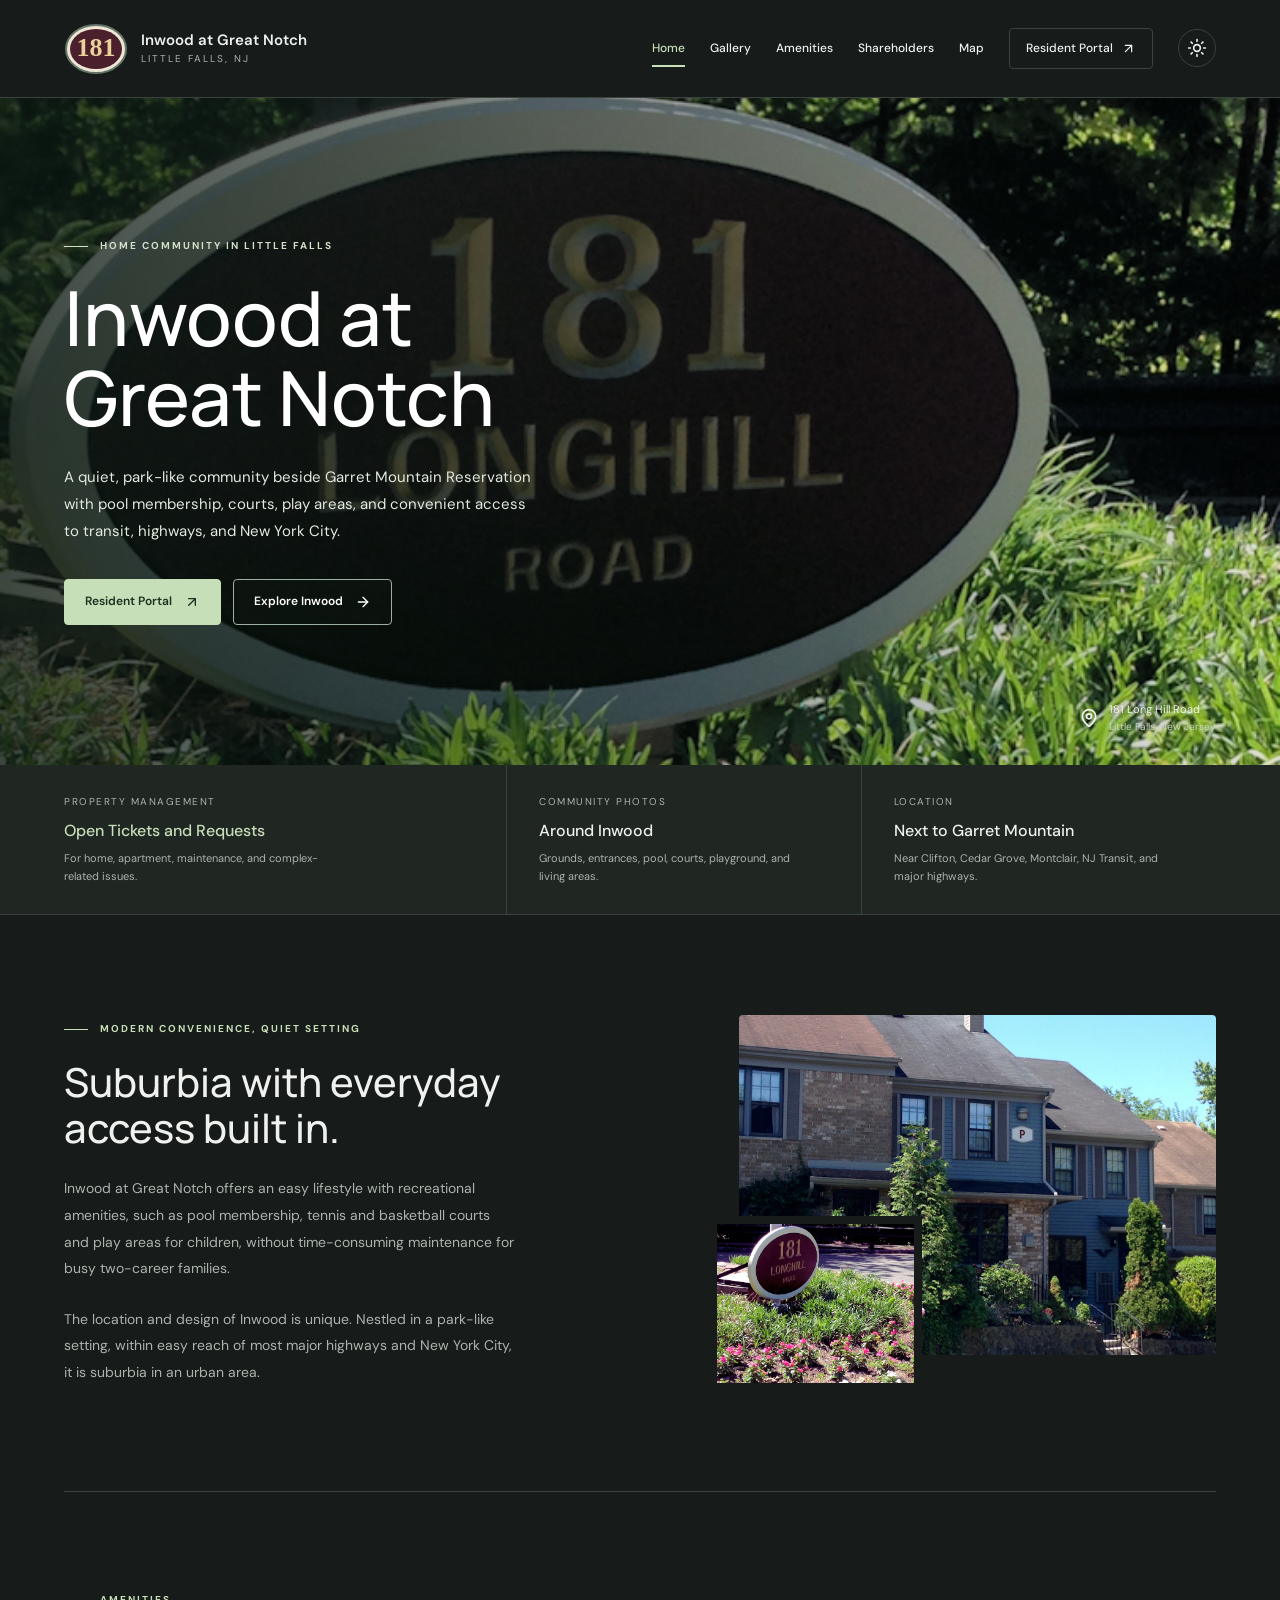
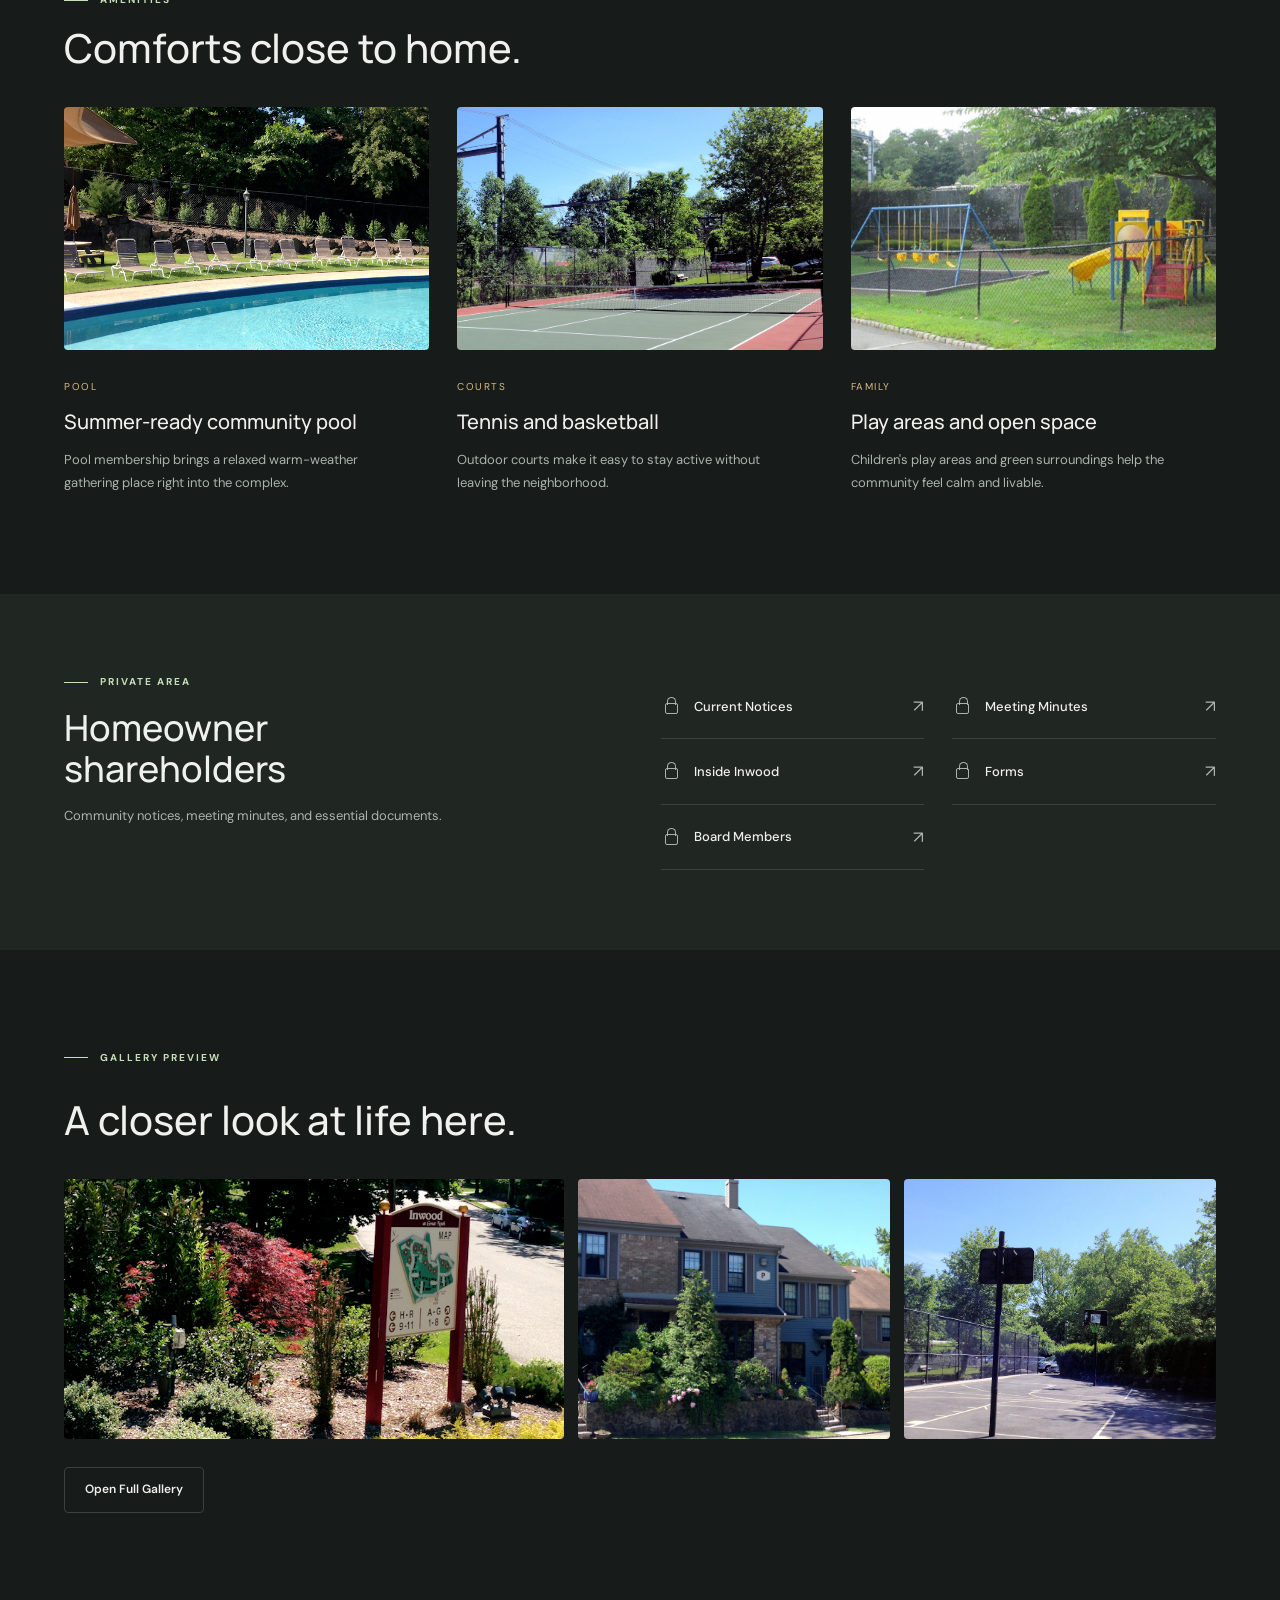
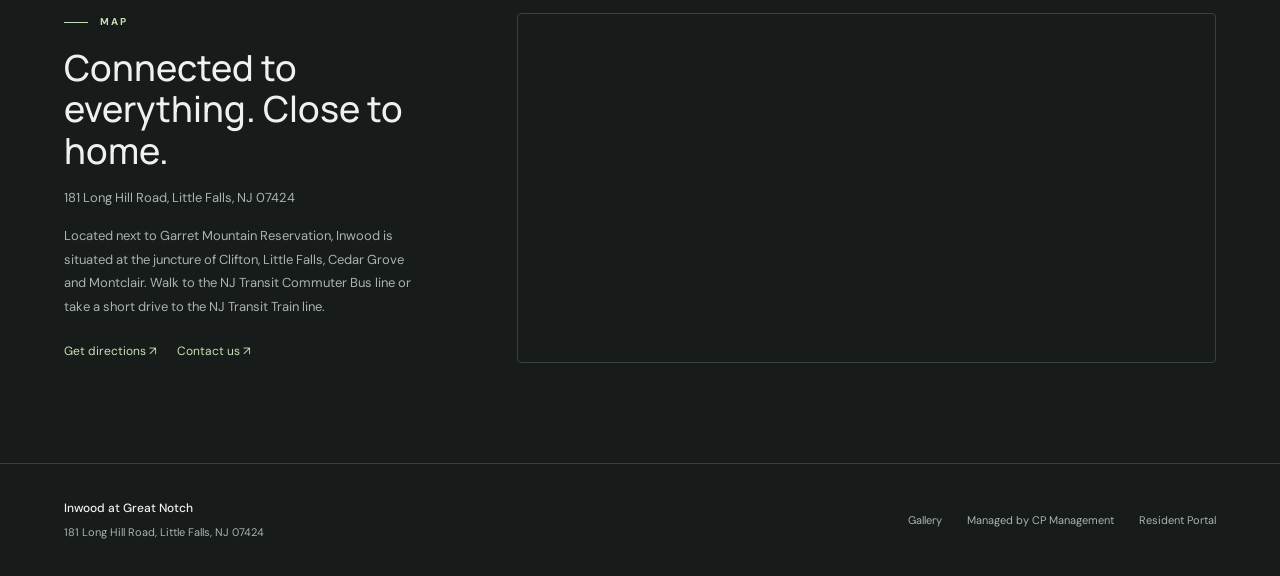
==== commit 6cc24721: "Feature 181 sign in hero, logo, and favicon" ====
--- a/index.html
+++ b/index.html
@@ -8,6 +8,9 @@
       content="Inwood at Great Notch, a home community in Little Falls, New Jersey."
     />
     <title>Inwood at Great Notch | Little Falls, NJ</title>
+    <link rel="icon" type="image/png" sizes="32x32" href="./assets/favicon-32.png" />
+    <link rel="icon" type="image/svg+xml" href="./assets/favicon.svg" />
+    <link rel="apple-touch-icon" sizes="180x180" href="./assets/apple-touch-icon.png" />
     <link rel="preconnect" href="https://fonts.googleapis.com" />
     <link rel="preconnect" href="https://fonts.gstatic.com" crossorigin />
     <link rel="stylesheet" href="./styles.css" />
@@ -19,7 +22,7 @@
         href="./index.html"
         aria-label="Inwood at Great Notch home"
       >
-        <span class="brand-mark">IN</span>
+        <img class="brand-mark" src="./assets/favicon.svg" width="64" height="64" alt="181 Long Hill Road" />
         <span class="brand-copy">
           <strong>Inwood at Great Notch</strong>
           <small>Little Falls, NJ</small>
@@ -70,7 +73,7 @@
     <main>
       <section class="hero">
         <div class="hero-backdrop" aria-hidden="true">
-          <img src="./assets/gallery/inwood-grounds-2.jpg" alt="" />
+          <img src="./assets/gallery/address.jpg" alt="" />
         </div>
         <div class="hero-inner">
           <div class="hero-copy">
--- a/styles.css
+++ b/styles.css
@@ -99,15 +99,10 @@
   align-items: center;
 }
 .brand-mark {
-  width: 44px;
-  height: 44px;
-  border: 1px solid var(--accent);
-  display: grid;
-  place-items: center;
-  color: var(--accent);
-  font-family: Manrope, sans-serif;
-  font-size: 19px;
-  line-height: 1;
+  width: 64px;
+  height: 64px;
+  object-fit: contain;
+  flex-shrink: 0;
 }
 .brand-copy {
   display: flex;
@@ -197,7 +192,7 @@
 }
 .hero-backdrop img {
   height: 100%;
-  object-position: center 55%;
+  object-position: center 15%;
 }
 .hero:before {
   content: "";
@@ -787,9 +782,8 @@
     font-size: 9px;
   }
   .brand-mark {
-    width: 36px;
-    height: 36px;
-    font-size: 16px;
+    width: 48px;
+    height: 48px;
   }
   .menu-toggle {
     display: grid;
